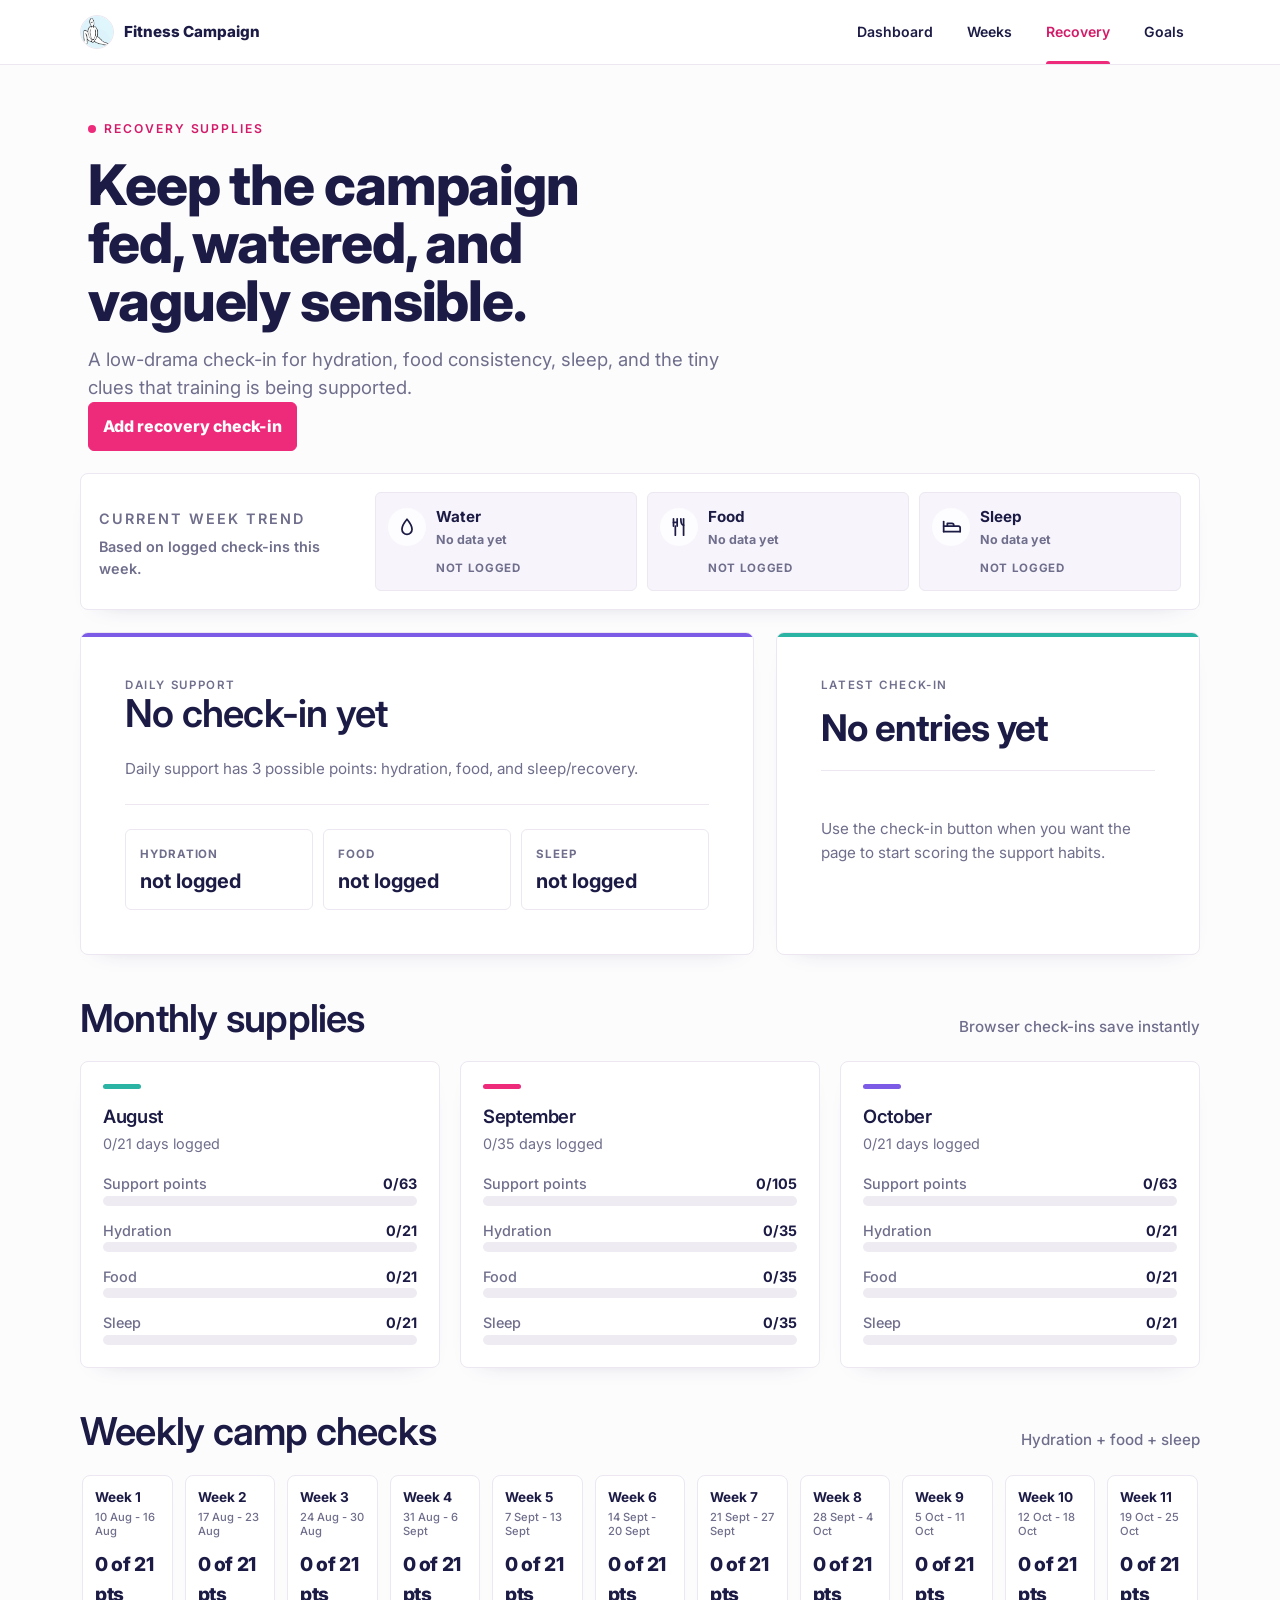
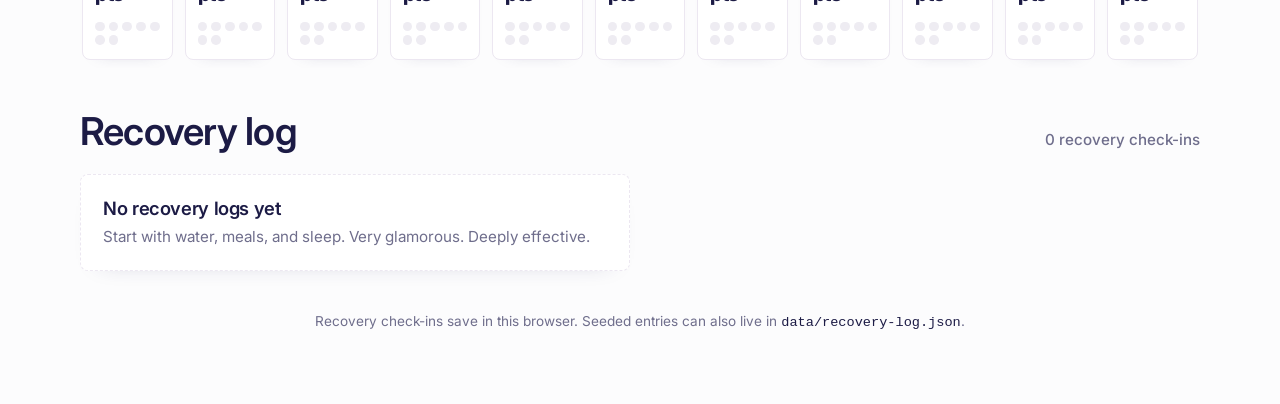
==== recovery.html @ dd939961 "Add recovery supplies trend strip" ====
<!doctype html>
<html lang="en">
  <head>
    <meta charset="utf-8">
    <meta name="viewport" content="width=device-width, initial-scale=1">
    <title>Recovery Log · Charlotte's Movement Block</title>
    <meta
      name="description"
      content="A recovery and consistency dashboard for Charlotte's August to October movement block."
    >
    <link rel="preconnect" href="https://fonts.googleapis.com">
    <link rel="preconnect" href="https://fonts.gstatic.com" crossorigin>
    <link
      href="https://fonts.googleapis.com/css2?family=Inter:wght@400;500;600;700;800&display=swap"
      rel="stylesheet"
    >
    <link rel="stylesheet" href="styles.css">
  </head>
  <body>
    <nav class="page-nav" aria-label="Site sections">
      <div class="nav-inner">
        <a class="brand-link" href="index.html" aria-label="Back to campaign dashboard">
          <span class="brand-mark">
            <img src="assets/quest-buddy.png" alt="">
          </span>
          <span>Fitness Campaign</span>
        </a>
        <div class="nav-links">
          <a href="index.html#dashboard">Dashboard</a>
          <a href="index.html#weeks">Weeks</a>
          <a href="recovery.html" aria-current="page">Recovery</a>
          <a href="index.html#goals">Goals</a>
        </div>
      </div>
    </nav>

    <main class="shell recovery-shell">
      <header class="recovery-masthead">
        <div>
          <p class="eyebrow">Recovery supplies</p>
          <h1>Keep the campaign fed, watered, and vaguely sensible.</h1>
          <p class="intro">
            A low-drama check-in for hydration, food consistency, sleep, and
            the tiny clues that training is being supported.
          </p>
          <button class="primary-action" id="open-recovery-modal" type="button">
            Add recovery check-in
          </button>
        </div>
      </header>

      <section class="supply-trend" aria-labelledby="supply-trend-title">
        <div>
          <p class="panel-label" id="supply-trend-title">Current week trend</p>
          <p id="supply-trend-note">Based on logged check-ins this week.</p>
        </div>
        <div class="supply-trend-grid" id="supply-trend-grid" aria-label="Weekly recovery trend"></div>
      </section>

      <section class="recovery-grid" aria-labelledby="daily-support-title">
        <div class="hero-panel recovery-panel">
          <p class="panel-label" id="daily-support-title">Daily support</p>
          <h2 id="daily-support-title-text">No check-in yet</h2>
          <p class="week-note" id="daily-support-note">
            Daily support is scored out of 3: hydration, food, and sleep/recovery.
          </p>
          <div class="daily-support-grid" id="daily-support-grid" aria-label="Daily recovery anchors">
            <div>
              <span>Hydration</span>
              <strong>not logged</strong>
            </div>
            <div>
              <span>Food</span>
              <strong>not logged</strong>
            </div>
            <div>
              <span>Sleep</span>
              <strong>not logged</strong>
            </div>
          </div>
        </div>

        <aside class="status-panel recovery-context-card" aria-label="Latest recovery context">
          <p class="panel-label">Latest check-in</p>
          <h2 id="latest-recovery-title">No entries yet</h2>
          <div class="context-grid" id="latest-recovery-context"></div>
          <p class="week-note" id="latest-recovery-note">
            Use the check-in button when you want the page to start scoring the
            support habits.
          </p>
        </aside>
      </section>

      <section class="month-section" aria-labelledby="recovery-month-title">
        <div class="section-heading">
          <h2 id="recovery-month-title">Monthly supplies</h2>
          <p id="recovery-updated-label">Loading recovery data...</p>
        </div>
        <div class="month-grid" id="recovery-month-grid"></div>
      </section>

      <section class="week-section" aria-labelledby="recovery-week-title">
        <div class="section-heading">
          <h2 id="recovery-week-title">Weekly camp checks</h2>
          <p>Hydration + food + sleep</p>
        </div>
        <div class="week-grid recovery-week-grid" id="recovery-week-grid"></div>
      </section>

      <section class="activity-section" aria-labelledby="recovery-log-title">
        <div class="section-heading">
          <h2 id="recovery-log-title">Recovery log</h2>
          <p id="recovery-log-summary">Loading check-ins...</p>
        </div>
        <div class="activity-list" id="recovery-log-list"></div>
      </section>

      <footer class="site-footer">
        <p>Recovery check-ins save in this browser. Seeded entries can also live in <code>data/recovery-log.json</code>.</p>
      </footer>
    </main>

    <dialog class="modal" id="recovery-modal" aria-labelledby="recovery-modal-title">
      <form class="modal-panel" id="recovery-form" method="dialog">
        <div class="modal-heading">
          <div>
            <p class="panel-label">Recovery check-in</p>
            <h2 id="recovery-modal-title">How supported was today?</h2>
          </div>
          <button class="icon-button" id="close-recovery-modal" type="button" aria-label="Close check-in">x</button>
        </div>

        <label class="field">
          <span>Date</span>
          <input id="checkin-date" name="date" type="date" min="2026-08-10" max="2026-10-25" required>
        </label>

        <fieldset class="choice-field">
          <legend>Hydration</legend>
          <label><input type="radio" name="hydration" value="low" required><span>Low</span></label>
          <label><input type="radio" name="hydration" value="okay"><span>Okay</span></label>
          <label><input type="radio" name="hydration" value="great"><span>Great</span></label>
        </fieldset>

        <div class="form-grid">
          <label class="field">
            <span>Meals</span>
            <input name="meals" type="number" min="0" max="6" step="1" value="0">
          </label>
          <label class="toggle-field">
            <input name="protein" type="checkbox">
            <span>Protein showed up</span>
          </label>
          <label class="toggle-field">
            <input name="foodConsistent" type="checkbox">
            <span>Food felt consistent</span>
          </label>
        </div>

        <fieldset class="choice-field">
          <legend>Sleep/recovery</legend>
          <label><input type="radio" name="sleep" value="rough" required><span>Rough</span></label>
          <label><input type="radio" name="sleep" value="okay"><span>Okay</span></label>
          <label><input type="radio" name="sleep" value="good"><span>Good</span></label>
          <label><input type="radio" name="sleep" value="great"><span>Great</span></label>
        </fieldset>

        <div class="slider-grid">
          <label class="range-field">
            <span>Energy <strong id="energy-value">3</strong>/5</span>
            <input name="energy" type="range" min="1" max="5" value="3">
          </label>
          <label class="range-field">
            <span>Soreness <strong id="soreness-value">3</strong>/5</span>
            <input name="soreness" type="range" min="1" max="5" value="3">
          </label>
          <label class="range-field">
            <span>Stress <strong id="stress-value">3</strong>/5</span>
            <input name="stress" type="range" min="1" max="5" value="3">
          </label>
        </div>

        <label class="field">
          <span>Optional note</span>
          <textarea name="note" rows="3" placeholder="Anything useful?"></textarea>
        </label>

        <div class="modal-actions">
          <button class="secondary-action" id="delete-recovery-entry" type="button">Delete day</button>
          <button class="primary-action" type="submit">Save check-in</button>
        </div>
      </form>
    </dialog>

    <script src="recovery.js" type="module"></script>
  </body>
</html>
---- styles.css ----
:root {
  color-scheme: light;
  --navy: #2e2d62;
  --navy-ink: #1c1b45;
  --navy-soft: #55547e;
  --pink: #ee2a7b;
  --pink-dark: #d31c69;
  --pink-soft: #fdeaf3;
  --teal: #2bb3a3;
  --teal-soft: #e9f8f6;
  --purple: #7c5ce6;
  --purple-soft: #f1efff;
  --cream: #fcfcfd;
  --panel: #ffffff;
  --line: #ece7f1;
  --muted: #6f6e8c;
  --shadow-soft: 0 10px 24px -22px rgba(46, 45, 98, 0.38);
  --shadow-card: 0 8px 18px -18px rgba(46, 45, 98, 0.4);
  --radius: 8px;
  --radius-sm: 6px;
}

* {
  box-sizing: border-box;
}

html {
  scroll-behavior: smooth;
  scroll-padding-top: 86px;
}

body {
  min-width: 320px;
  margin: 0;
  color: var(--navy-ink);
  font-family: "Inter", ui-sans-serif, system-ui, -apple-system,
    BlinkMacSystemFont, "Segoe UI", sans-serif;
  font-size: 16px;
  line-height: 1.55;
  -webkit-font-smoothing: antialiased;
  background: var(--cream);
}

h1,
h2,
h3 {
  margin: 0;
  letter-spacing: -0.02em;
}

p {
  margin: 0;
}

button,
a {
  font: inherit;
}

button {
  cursor: pointer;
}

.shell {
  width: min(1120px, calc(100% - 48px));
  margin: 0 auto;
  padding: 48px 0 72px;
}

.masthead {
  display: grid;
  grid-template-columns: minmax(0, 1fr) minmax(320px, 0.82fr);
  gap: clamp(28px, 5vw, 60px);
  align-items: center;
  margin-bottom: 22px;
  padding: 8px 8px 0;
}

.masthead > div {
  min-width: 0;
}

.eyebrow {
  display: inline-flex;
  align-items: center;
  gap: 8px;
  color: var(--pink-dark);
  font-size: 0.76rem;
  font-weight: 600;
  letter-spacing: 0.16em;
  text-transform: uppercase;
}

.eyebrow::before {
  content: "";
  width: 8px;
  height: 8px;
  border-radius: 50%;
  background: var(--pink);
}

h1 {
  max-width: 20ch;
  margin: 16px 0 14px;
  font-size: clamp(2.2rem, 5.4vw, 3.5rem);
  font-weight: 800;
  line-height: 1.04;
  text-wrap: balance;
}

.intro {
  max-width: 54ch;
  color: var(--muted);
  font-size: clamp(1.02rem, 2vw, 1.16rem);
  line-height: 1.55;
}

.quest-meta {
  display: flex;
  flex-wrap: wrap;
  gap: 8px;
  margin-top: 18px;
}

.quest-meta span {
  padding: 7px 10px;
  border: 1px solid var(--line);
  border-radius: var(--radius-sm);
  color: var(--navy-ink);
  background: var(--purple-soft);
  font-size: 0.82rem;
  font-weight: 700;
}

.primary-action,
.secondary-action,
.icon-button {
  border: 1px solid var(--line);
  border-radius: var(--radius-sm);
  font-weight: 800;
}

.primary-action {
  padding: 11px 14px;
  color: #fff;
  border-color: var(--pink);
  background: var(--pink);
}

.intro-copy .primary-action {
  margin-top: 20px;
}

.secondary-action {
  padding: 11px 14px;
  color: var(--navy-ink);
  background: var(--panel);
}

.icon-button {
  display: grid;
  place-items: center;
  width: 36px;
  height: 36px;
  padding: 0;
  color: var(--muted);
  background: var(--panel);
}

.hero-art {
  min-width: 0;
  margin: 0;
  align-self: center;
  overflow: hidden;
  max-height: 280px;
  border: 1px solid var(--line);
  border-radius: var(--radius);
  background: var(--panel);
  box-shadow: var(--shadow-soft);
}

.hero-art img {
  display: block;
  width: 106%;
  height: 280px;
  object-fit: cover;
  object-position: 42% 32%;
}

.page-nav {
  position: sticky;
  top: 0;
  z-index: 30;
  width: 100%;
  border-bottom: 1px solid var(--line);
  background: var(--panel);
  box-shadow: none;
}

.nav-inner {
  display: flex;
  align-items: center;
  justify-content: space-between;
  width: min(1120px, calc(100% - 48px));
  min-height: 64px;
  margin: 0 auto;
}

.brand-link,
.nav-links {
  display: flex;
  align-items: center;
}

.brand-link {
  gap: 10px;
  color: var(--navy-ink);
  font-size: 0.95rem;
  font-weight: 800;
  text-decoration: none;
}

.brand-mark {
  display: grid;
  place-items: center;
  width: 34px;
  height: 34px;
  overflow: hidden;
  border: 1px solid var(--line);
  border-radius: 50%;
  background: #dff5fb;
  box-shadow: none;
}

.brand-mark img {
  display: block;
  width: 100%;
  height: 100%;
  object-fit: cover;
}

.nav-links {
  gap: 2px;
}

.nav-links a {
  position: relative;
  display: flex;
  align-items: center;
  min-height: 64px;
  padding: 0 16px;
  color: var(--navy-ink);
  font-size: 0.88rem;
  font-weight: 600;
  text-decoration: none;
  transition: color 150ms ease;
}

.nav-links a:hover {
  color: var(--pink-dark);
}

.nav-links a[aria-current="page"] {
  color: var(--pink-dark);
}

.nav-links a::after {
  content: "";
  position: absolute;
  right: 16px;
  bottom: 0;
  left: 16px;
  height: 3px;
  border-radius: 999px 999px 0 0;
  background: var(--pink);
  opacity: 0;
  transform: scaleX(0.65);
  transition: opacity 150ms ease, transform 150ms ease;
}

.nav-links a:hover::after {
  opacity: 1;
  transform: scaleX(1);
}

.nav-links a[aria-current="page"]::after {
  opacity: 1;
  transform: scaleX(1);
}

.target-strip {
  position: relative;
  display: grid;
  grid-template-columns: minmax(0, 1fr) auto;
  gap: 22px;
  align-items: center;
  margin-bottom: 18px;
  padding: 20px 28px;
  overflow: hidden;
  border-radius: var(--radius);
  color: #fff;
  border: 1px solid var(--navy);
  background:
    radial-gradient(circle at 88% 18%, rgba(43, 179, 163, 0.22), transparent 22%),
    linear-gradient(135deg, var(--navy) 0%, var(--navy-ink) 100%);
  box-shadow: var(--shadow-soft);
}

.target-strip .panel-label {
  color: rgba(255, 255, 255, 0.68);
}

.target-strip h2 {
  max-width: 26ch;
  margin-top: 6px;
  color: #fff;
  font-size: clamp(1.55rem, 3vw, 2.35rem);
  font-weight: 800;
  line-height: 1.02;
}

.target-note {
  max-width: 38ch;
  margin-top: 8px;
  color: rgba(255, 255, 255, 0.72);
  font-size: 0.9rem;
  font-weight: 600;
}

.target-copy,
.target-stats {
  position: relative;
  z-index: 1;
}

.target-stats {
  display: grid;
  grid-template-columns: repeat(3, minmax(96px, 1fr));
  gap: 8px;
}

.target-stats div {
  min-width: 0;
  padding: 11px 14px;
  border: 1px solid rgba(255, 255, 255, 0.18);
  border-radius: var(--radius-sm);
  background: rgba(255, 255, 255, 0.1);
  text-align: center;
}

.target-stats div:nth-child(2) {
  background: rgba(43, 179, 163, 0.22);
}

.target-stats div:nth-child(3) {
  background: rgba(124, 92, 230, 0.22);
}

.target-stats strong {
  display: block;
  color: #fff;
  font-size: clamp(1.45rem, 3vw, 2rem);
  font-weight: 800;
  line-height: 1;
  letter-spacing: -0.03em;
}

.target-stats span {
  display: block;
  margin-top: 5px;
  color: rgba(255, 255, 255, 0.68);
  font-size: 0.68rem;
  font-weight: 700;
  letter-spacing: 0.08em;
  text-transform: uppercase;
}

.hero-grid {
  display: grid;
  grid-template-columns: minmax(0, 1.6fr) minmax(300px, 0.8fr);
  gap: 22px;
}

.hero-panel,
.status-panel,
.month-card,
.week-card,
.goals-grid article,
.activity-card {
  border: 1px solid var(--line);
  border-radius: var(--radius);
  background: var(--panel);
  box-shadow: var(--shadow-soft);
}

.hero-panel,
.status-panel {
  position: relative;
  overflow: hidden;
  padding: clamp(28px, 4vw, 44px);
}

.hero-panel {
  background: var(--panel);
}

.hero-panel::before,
.status-panel::before {
  content: "";
  position: absolute;
  top: 0;
  right: 0;
  left: 0;
  height: 4px;
  background: var(--pink);
}

.panel-label {
  color: var(--muted);
  font-size: 0.72rem;
  font-weight: 600;
  letter-spacing: 0.14em;
  text-transform: uppercase;
}

.rings {
  display: grid;
  grid-template-columns: repeat(auto-fit, minmax(128px, 1fr));
  gap: 0;
  width: 100%;
  margin-top: 28px;
  padding-top: 24px;
  border-top: 1px solid var(--line);
}

.ring-card {
  display: grid;
  gap: 14px;
  justify-items: center;
  min-width: 0;
  padding: 0 12px;
  text-align: center;
}

.ring-card:first-child .ring {
  box-shadow: none;
}

.ring-card + .ring-card {
  border-left: 1px solid var(--line);
}

.ring-card p {
  color: var(--muted);
  font-size: 0.74rem;
  font-weight: 600;
  letter-spacing: 0.06em;
  text-transform: uppercase;
}

.ring {
  --progress: 0deg;
  --ring-color: var(--pink);
  display: grid;
  place-items: center;
  width: min(100%, 174px);
  aspect-ratio: 1;
  border-radius: 50%;
  background: conic-gradient(var(--ring-color) var(--progress), #eeecf2 0deg);
  transition: background 900ms cubic-bezier(0.22, 1, 0.36, 1);
}

.ring span {
  display: grid;
  place-items: center;
  width: calc(100% - 16px);
  height: calc(100% - 16px);
  border-radius: 50%;
  background: var(--panel);
}

.ring strong {
  font-size: clamp(2rem, 5vw, 3.3rem);
  font-weight: 700;
  line-height: 1;
  letter-spacing: -0.03em;
}

.ring small {
  color: var(--muted);
  font-size: 1rem;
  font-weight: 500;
  letter-spacing: -0.02em;
}

.ring-gym {
  --ring-color: var(--teal);
}

.ring-run {
  --ring-color: var(--pink);
}

.ring-ride {
  --ring-color: var(--purple);
}

.bonus-ring-card .ring small {
  font-size: 0.86rem;
}

.status-panel h2 {
  margin-top: 14px;
  font-size: clamp(1.65rem, 4vw, 2.3rem);
  font-weight: 700;
  line-height: 1.08;
}

.status-panel {
  background: var(--panel);
}

.status-panel::before {
  background: var(--teal);
}

.mini-goals {
  display: grid;
  grid-template-columns: repeat(auto-fit, minmax(74px, 1fr));
  gap: 0;
  margin-top: 26px;
  padding-top: 24px;
  border-top: 1px solid var(--line);
}

.mini-goals div {
  min-width: 0;
  padding: 0 10px;
  text-align: center;
}

.mini-goals .bonus-goal {
  color: #4c3c9d;
}

.mini-goals div + div {
  border-left: 1px solid var(--line);
}

.mini-goals span {
  display: block;
  font-size: clamp(1.45rem, 4vw, 2rem);
  font-weight: 700;
  line-height: 1;
  letter-spacing: -0.02em;
}

.mini-goals small {
  display: block;
  margin-top: 8px;
  color: var(--muted);
  font-size: 0.72rem;
  font-weight: 500;
  letter-spacing: 0.06em;
  text-transform: uppercase;
}

.week-note {
  margin-top: 24px;
  color: var(--muted);
  font-size: 0.95rem;
}

.section-heading {
  display: flex;
  gap: 18px;
  align-items: baseline;
  justify-content: space-between;
  margin: 44px 0 22px;
}

.section-heading-left {
  justify-content: flex-start;
}

h2 {
  font-size: clamp(1.7rem, 4vw, 2.4rem);
  font-weight: 600;
  line-height: 1;
}

.section-heading p {
  color: var(--muted);
  font-size: 0.95rem;
  font-weight: 500;
  text-align: right;
}

.month-grid {
  display: grid;
  grid-template-columns: repeat(3, minmax(0, 1fr));
  gap: 20px;
}

.month-card,
.goals-grid article,
.activity-card {
  padding: 22px;
}

.month-card {
  position: relative;
  overflow: hidden;
}

.month-card::before,
.goals-grid article::before {
  content: "";
  display: block;
  width: 38px;
  height: 5px;
  margin-bottom: 16px;
  border-radius: 999px;
  background: var(--pink);
}

.month-card:nth-child(2)::before,
.goals-grid article:nth-child(2)::before {
  background: var(--teal);
}

.month-card:nth-child(3)::before,
.goals-grid article:nth-child(3)::before {
  background: var(--navy-soft);
}

.month-card h3,
.goals-grid h3,
.activity-card h3 {
  margin-bottom: 6px;
  font-size: 1.15rem;
  font-weight: 600;
  line-height: 1.2;
}

.bar-group {
  display: grid;
  gap: 14px;
  margin-top: 18px;
}

.bar-label {
  display: flex;
  justify-content: space-between;
  gap: 16px;
  color: var(--muted);
  font-size: 0.9rem;
  font-weight: 500;
}

.bar-label span:last-child {
  color: var(--navy-ink);
  font-weight: 700;
}

.bar-track {
  height: 10px;
  overflow: hidden;
  border-radius: 999px;
  background: #eeecf2;
}

.bar-track.bonus {
  height: 7px;
  background: var(--purple-soft);
}

.bar-fill {
  width: 0%;
  height: 100%;
  border-radius: inherit;
  background: var(--pink);
}

.bar-fill.gym {
  background: var(--teal);
}

.bar-fill.run {
  background: var(--pink);
}

.bar-fill.ride {
  background: var(--purple);
}

.bar-fill.support {
  background: var(--navy-ink);
}

.bar-fill.hydration {
  background: var(--teal);
}

.bar-fill.food {
  background: var(--pink);
}

.bar-fill.sleep {
  background: var(--purple);
}

.week-grid {
  display: grid;
  grid-template-columns: repeat(11, minmax(88px, 1fr));
  gap: 12px;
  overflow-x: auto;
  padding: 2px 2px 8px;
}

.week-card {
  min-width: 88px;
  padding: 14px 12px;
  box-shadow: var(--shadow-card);
}

.week-card.is-complete {
  border-color: rgba(238, 42, 123, 0.35);
  background: var(--pink-soft);
}

.week-card.is-current {
  box-shadow: 0 0 0 2px var(--pink), var(--shadow-card);
}

.week-card strong {
  display: block;
  font-size: 0.85rem;
  font-weight: 700;
  line-height: 1.1;
}

.week-card small {
  display: block;
  margin-top: 5px;
  color: var(--muted);
  font-size: 0.7rem;
  font-weight: 500;
  line-height: 1.25;
}

.week-dots {
  display: grid;
  grid-template-columns: repeat(5, 1fr);
  gap: 4px;
  margin-top: 12px;
}

.week-dots.has-rides {
  grid-template-columns: repeat(auto-fit, minmax(8px, 1fr));
}

.dot {
  aspect-ratio: 1;
  border-radius: 50%;
  background: #eeecf2;
}

.dot.done.gym {
  background: var(--teal);
}

.dot.done.run {
  background: var(--pink);
}

.dot.done.ride {
  background: var(--purple);
}

.dot.done.recovery {
  background: var(--teal);
}

.goals-grid {
  display: grid;
  grid-template-columns: repeat(2, minmax(0, 1fr));
  gap: 20px;
}

.goals-grid p,
.activity-card p {
  color: var(--muted);
  font-size: 0.95rem;
}

.activity-list {
  display: grid;
  grid-template-columns: repeat(2, minmax(0, 1fr));
  gap: 20px;
}

.activity-card {
  color: inherit;
  text-decoration: none;
  transition: transform 180ms ease, box-shadow 180ms ease;
}

.activity-card:first-child:last-child {
  border-style: dashed;
  background: var(--panel);
}

.activity-card:hover {
  transform: translateY(-1px);
  box-shadow: var(--shadow-soft);
}

.activity-meta {
  display: flex;
  gap: 8px;
  align-items: center;
  justify-content: space-between;
  margin-top: 16px;
  padding-top: 14px;
  border-top: 1px solid var(--line);
}

.pill {
  display: inline-flex;
  align-items: center;
  padding: 6px 12px;
  border-radius: 999px;
  color: var(--pink-dark);
  background: var(--pink-soft);
  font-size: 0.76rem;
  font-weight: 600;
  text-transform: uppercase;
}

.pill.gym {
  color: #176c63;
  background: var(--teal-soft);
}

.pill.ride {
  color: #4c3c9d;
  background: var(--purple-soft);
}

.pill.hydration {
  color: #176c63;
  background: var(--teal-soft);
}

.pill.food {
  color: var(--pink-dark);
  background: var(--pink-soft);
}

.pill.sleep {
  color: #4c3c9d;
  background: var(--purple-soft);
}

.recovery-shell {
  padding-top: 42px;
}

.recovery-masthead {
  margin-bottom: 22px;
  padding: 8px 8px 0;
}

.recovery-masthead h1 {
  max-width: 18ch;
}

.supply-trend {
  display: grid;
  grid-template-columns: minmax(180px, 0.32fr) minmax(0, 1fr);
  gap: 18px;
  align-items: center;
  margin-bottom: 22px;
  padding: 18px;
  border: 1px solid var(--line);
  border-radius: var(--radius);
  background: var(--panel);
  box-shadow: var(--shadow-soft);
}

.supply-trend p {
  margin-top: 6px;
  color: var(--muted);
  font-size: 0.9rem;
  font-weight: 600;
}

.supply-trend-grid {
  display: grid;
  grid-template-columns: repeat(3, minmax(0, 1fr));
  gap: 10px;
}

.supply-trend-item {
  display: grid;
  grid-template-columns: auto minmax(0, 1fr);
  gap: 10px;
  align-items: center;
  min-width: 0;
  padding: 12px;
  border: 1px solid var(--line);
  border-radius: var(--radius-sm);
  background: var(--purple-soft);
}

.supply-trend-item.is-good {
  border-color: rgba(46, 184, 170, 0.32);
  background: var(--teal-soft);
}

.supply-trend-item.is-ok {
  border-color: rgba(132, 91, 238, 0.28);
  background: var(--purple-soft);
}

.supply-trend-item.is-low {
  border-color: rgba(238, 42, 123, 0.3);
  background: var(--pink-soft);
}

.supply-trend-item.is-empty {
  background: #f7f5fb;
}

.supply-icon {
  display: grid;
  place-items: center;
  width: 38px;
  height: 38px;
  border-radius: 50%;
  color: var(--navy-ink);
  background: rgba(255, 255, 255, 0.72);
}

.supply-icon svg {
  width: 22px;
  height: 22px;
  fill: none;
  stroke: currentColor;
  stroke-width: 1.9;
  stroke-linecap: round;
  stroke-linejoin: round;
}

.supply-copy {
  min-width: 0;
}

.supply-copy strong,
.supply-copy small,
.supply-count {
  display: block;
}

.supply-copy strong {
  color: var(--navy-ink);
  font-size: 0.95rem;
}

.supply-copy small,
.supply-count {
  color: var(--muted);
  font-weight: 700;
}

.supply-copy small {
  margin-top: 2px;
  font-size: 0.78rem;
}

.supply-count {
  grid-column: 2;
  font-size: 0.72rem;
  letter-spacing: 0.06em;
  text-transform: uppercase;
}

.recovery-context-card,
.recovery-card {
  border: 1px solid var(--line);
  border-radius: var(--radius);
  background: var(--panel);
  box-shadow: var(--shadow-soft);
}

.recovery-grid {
  display: grid;
  grid-template-columns: minmax(0, 1.35fr) minmax(320px, 0.85fr);
  gap: 22px;
}

.recovery-panel::before {
  background: var(--purple);
}

.context-grid {
  display: grid;
  grid-template-columns: repeat(2, minmax(0, 1fr));
  gap: 10px;
  margin-top: 22px;
  padding-top: 22px;
  border-top: 1px solid var(--line);
}

.context-grid div {
  min-width: 0;
  padding: 12px;
  border-radius: var(--radius-sm);
  background: var(--purple-soft);
}

.context-grid span,
.context-grid strong {
  display: block;
}

.context-grid span {
  color: var(--muted);
  font-size: 0.72rem;
  font-weight: 700;
  letter-spacing: 0.08em;
  text-transform: uppercase;
}

.context-grid strong {
  margin-top: 4px;
  font-size: 0.95rem;
}

.daily-support-grid {
  display: grid;
  grid-template-columns: repeat(3, minmax(0, 1fr));
  gap: 10px;
  margin-top: 24px;
  padding-top: 24px;
  border-top: 1px solid var(--line);
}

.daily-support-grid div {
  min-width: 0;
  padding: 16px 14px;
  border: 1px solid var(--line);
  border-radius: var(--radius-sm);
  background: var(--panel);
}

.daily-support-grid div:nth-child(1).is-done {
  background: var(--teal-soft);
}

.daily-support-grid div:nth-child(2).is-done {
  background: var(--pink-soft);
}

.daily-support-grid div:nth-child(3).is-done {
  background: var(--purple-soft);
}

.daily-support-grid span,
.daily-support-grid strong {
  display: block;
}

.daily-support-grid span {
  color: var(--muted);
  font-size: 0.72rem;
  font-weight: 700;
  letter-spacing: 0.08em;
  text-transform: uppercase;
}

.daily-support-grid strong {
  margin-top: 6px;
  font-size: clamp(1rem, 2vw, 1.25rem);
  line-height: 1.15;
}

.recovery-card p {
  color: var(--muted);
  font-size: 0.9rem;
}

.recovery-card:nth-child(1)::before {
  background: var(--teal);
}

.recovery-card:nth-child(2)::before {
  background: var(--pink);
}

.recovery-card:nth-child(3)::before {
  background: var(--purple);
}

.recovery-week-score {
  margin-top: 12px;
  color: var(--navy-ink);
  font-size: 1.2rem;
  font-weight: 800;
  letter-spacing: -0.02em;
}

.recovery-log-card .activity-meta {
  justify-content: flex-start;
  flex-wrap: wrap;
}

.modal {
  width: min(720px, calc(100% - 32px));
  max-height: min(760px, calc(100vh - 48px));
  padding: 0;
  border: 0;
  border-radius: var(--radius);
  background: transparent;
}

.modal::backdrop {
  background: rgba(28, 27, 69, 0.32);
}

.modal-panel {
  display: grid;
  gap: 18px;
  padding: clamp(22px, 4vw, 32px);
  border: 1px solid var(--line);
  border-radius: var(--radius);
  background: var(--panel);
  box-shadow: 0 24px 80px -40px rgba(28, 27, 69, 0.5);
}

.modal-heading {
  display: flex;
  gap: 16px;
  align-items: flex-start;
  justify-content: space-between;
}

.modal-heading h2 {
  margin-top: 6px;
  font-size: clamp(1.4rem, 4vw, 2rem);
}

.field,
.range-field,
.toggle-field {
  display: grid;
  gap: 8px;
}

.field span,
.range-field span,
.choice-field legend,
.toggle-field span {
  color: var(--muted);
  font-size: 0.8rem;
  font-weight: 800;
  letter-spacing: 0.06em;
  text-transform: uppercase;
}

.field input,
.field textarea {
  width: 100%;
  border: 1px solid var(--line);
  border-radius: var(--radius-sm);
  padding: 11px 12px;
  color: var(--navy-ink);
  background: var(--panel);
}

.field textarea {
  resize: vertical;
}

.form-grid,
.slider-grid {
  display: grid;
  grid-template-columns: repeat(3, minmax(0, 1fr));
  gap: 12px;
}

.choice-field {
  display: flex;
  flex-wrap: wrap;
  gap: 8px;
  min-width: 0;
  margin: 0;
  padding: 0;
  border: 0;
}

.choice-field legend {
  width: 100%;
  margin-bottom: 2px;
}

.choice-field label,
.toggle-field {
  position: relative;
  min-width: 0;
}

.choice-field input,
.toggle-field input {
  position: absolute;
  opacity: 0;
}

.choice-field span,
.toggle-field span {
  display: block;
  padding: 10px 12px;
  border: 1px solid var(--line);
  border-radius: var(--radius-sm);
  background: var(--panel);
}

.choice-field input:checked + span,
.toggle-field input:checked + span {
  color: var(--pink-dark);
  border-color: rgba(238, 42, 123, 0.32);
  background: var(--pink-soft);
}

.range-field input {
  accent-color: var(--pink);
}

.modal-actions {
  display: flex;
  gap: 10px;
  align-items: center;
  justify-content: space-between;
  padding-top: 8px;
}

.site-footer {
  margin-top: 40px;
  color: var(--muted);
  font-size: 0.85rem;
  text-align: center;
}

.site-footer code {
  color: var(--navy-ink);
  font-size: 0.85rem;
}

@media (max-width: 820px) {
  .masthead,
  .recovery-masthead,
  .supply-trend,
  .target-strip,
  .section-heading {
    flex-direction: column;
    align-items: flex-start;
  }

  .masthead,
  .recovery-masthead {
    grid-template-columns: 1fr;
  }

  .supply-trend,
  .supply-trend-grid {
    grid-template-columns: 1fr;
  }

  .target-strip {
    display: flex;
  }

  .target-stats {
    width: 100%;
  }

  .page-nav {
    overflow-x: auto;
  }

  .nav-inner {
    width: calc(100% - 24px);
    min-width: 620px;
  }

  .hero-grid,
  .recovery-grid,
  .month-grid,
  .goals-grid,
  .activity-list {
    grid-template-columns: 1fr;
  }

  .section-heading p {
    text-align: left;
  }

  .hero-art {
    width: min(100%, 420px);
  }

  .daily-support-grid,
  .context-grid,
  .form-grid,
  .slider-grid {
    grid-template-columns: 1fr;
  }

  .modal-actions {
    flex-direction: column-reverse;
    align-items: stretch;
  }
}

@media (max-width: 560px) {
  .shell {
    width: calc(100% - 24px);
    padding-top: 20px;
  }

  .rings {
    grid-template-columns: 1fr;
    gap: 20px;
    border-top: 0;
    padding-top: 0;
  }

  .target-stats {
    grid-template-columns: 1fr;
  }

  .ring-card {
    padding: 20px 0 0;
    border-top: 1px solid var(--line);
  }

  .ring-card + .ring-card {
    border-left: 0;
  }

  .mini-goals div {
    padding: 0 6px;
  }
}
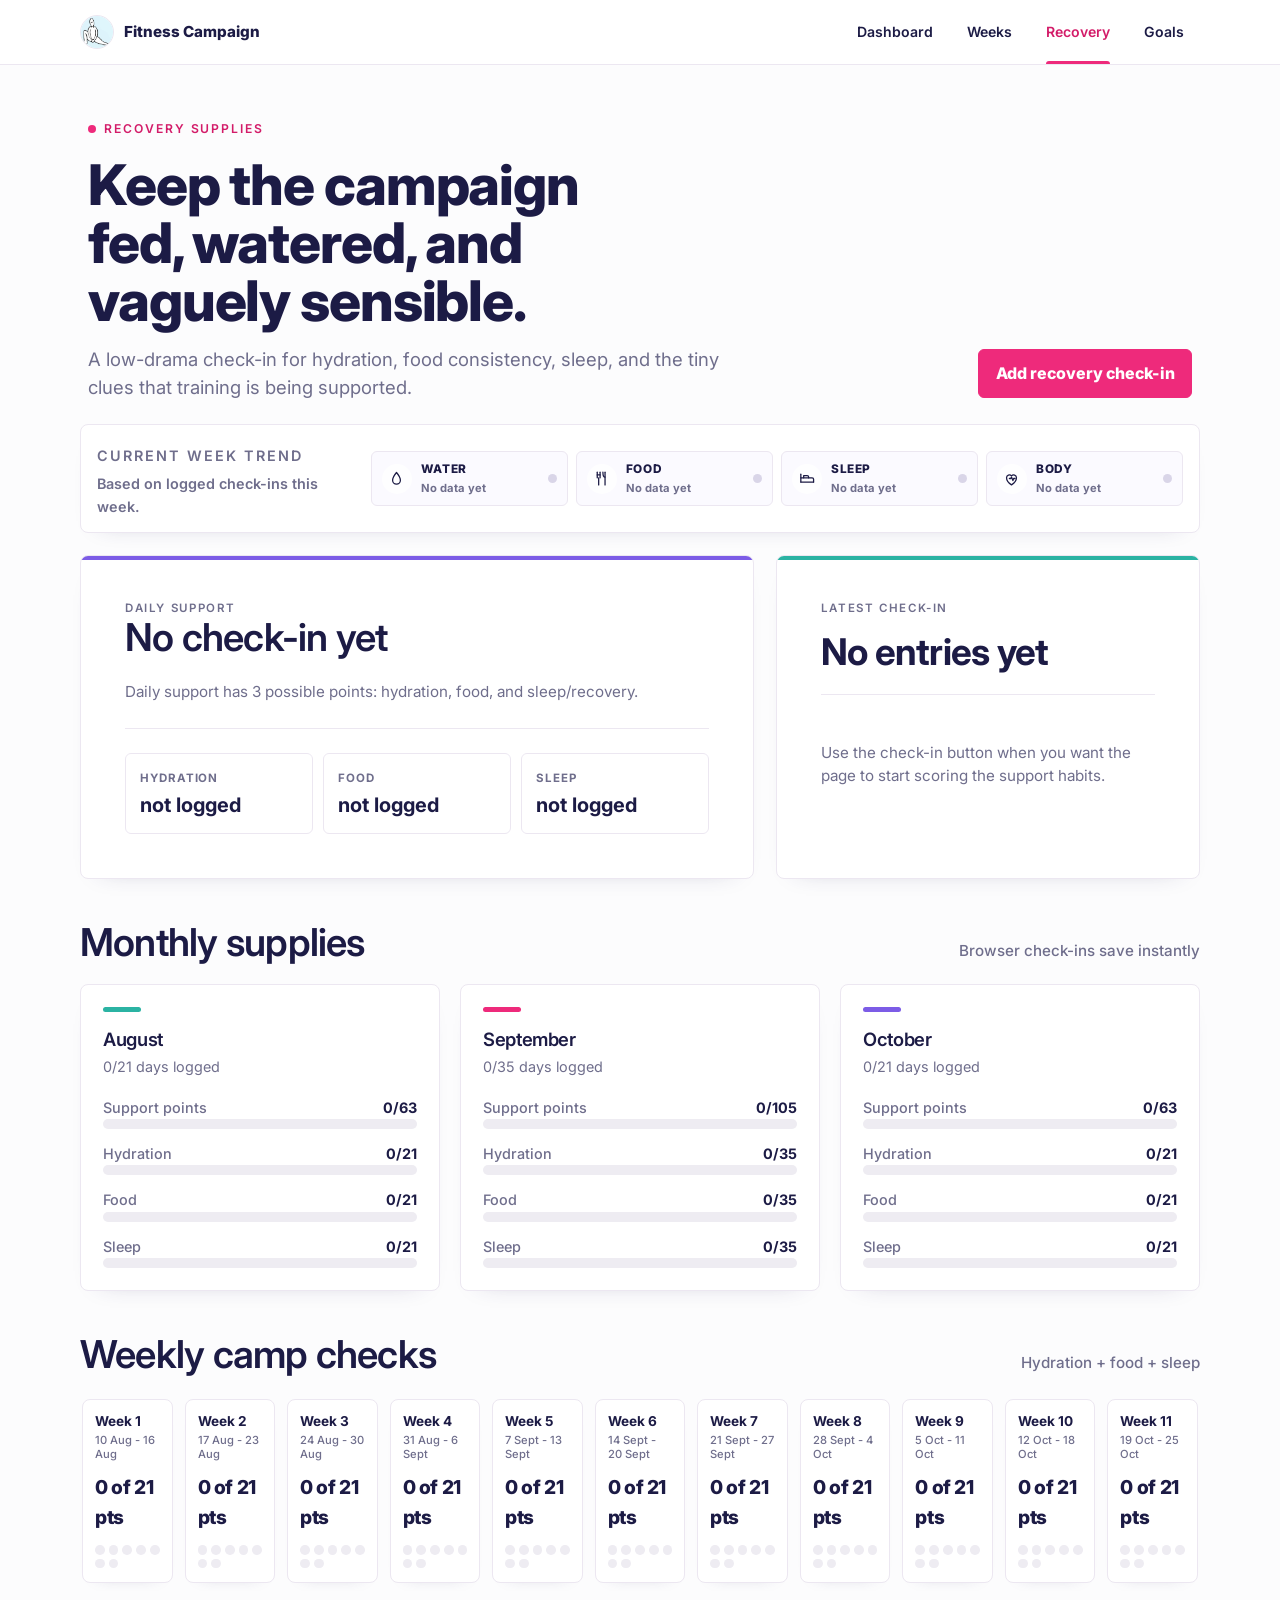
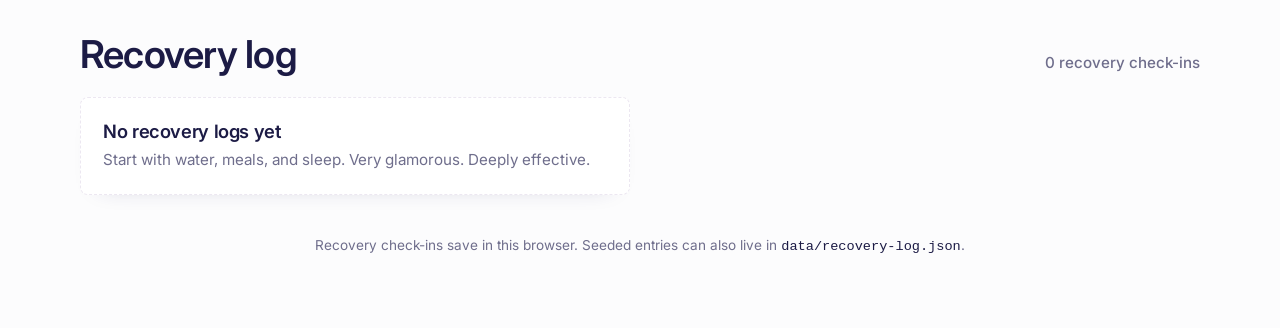
==== commit bcdb6b9c: "Move recovery check-in action to masthead" ====
--- a/recovery.html
+++ b/recovery.html
@@ -43,6 +43,8 @@
             A low-drama check-in for hydration, food consistency, sleep, and
             the tiny clues that training is being supported.
           </p>
+        </div>
+        <div class="recovery-masthead-action">
           <button class="primary-action" id="open-recovery-modal" type="button">
             Add recovery check-in
           </button>
--- a/styles.css
+++ b/styles.css
@@ -868,6 +868,10 @@
 }
 
 .recovery-masthead {
+  display: grid;
+  grid-template-columns: minmax(0, 1fr) auto;
+  gap: 28px;
+  align-items: end;
   margin-bottom: 22px;
   padding: 8px 8px 0;
 }
@@ -876,13 +880,23 @@
   max-width: 18ch;
 }
 
+.recovery-masthead-action {
+  display: flex;
+  justify-content: flex-end;
+  padding-bottom: 4px;
+}
+
+.recovery-masthead-action .primary-action {
+  min-width: 214px;
+}
+
 .supply-trend {
   display: grid;
   grid-template-columns: minmax(180px, 0.32fr) minmax(0, 1fr);
-  gap: 18px;
+  gap: 14px;
   align-items: center;
   margin-bottom: 22px;
-  padding: 18px;
+  padding: 14px 16px;
   border: 1px solid var(--line);
   border-radius: var(--radius);
   background: var(--panel);
@@ -898,57 +912,72 @@
 
 .supply-trend-grid {
   display: grid;
-  grid-template-columns: repeat(3, minmax(0, 1fr));
-  gap: 10px;
+  grid-template-columns: repeat(4, minmax(0, 1fr));
+  gap: 8px;
 }
 
 .supply-trend-item {
   display: grid;
-  grid-template-columns: auto minmax(0, 1fr);
-  gap: 10px;
+  grid-template-columns: auto minmax(0, 1fr) auto;
+  gap: 9px;
   align-items: center;
   min-width: 0;
-  padding: 12px;
+  padding: 8px 10px;
   border: 1px solid var(--line);
   border-radius: var(--radius-sm);
-  background: var(--purple-soft);
+  background: #fbfaff;
+  text-align: left;
 }
 
 .supply-trend-item.is-good {
-  border-color: rgba(46, 184, 170, 0.32);
-  background: var(--teal-soft);
+  color: #176c63;
 }
 
 .supply-trend-item.is-ok {
-  border-color: rgba(132, 91, 238, 0.28);
-  background: var(--purple-soft);
+  color: #4c3c9d;
+}
+
+.supply-trend-item.is-early {
+  color: #4c3c9d;
 }
 
 .supply-trend-item.is-low {
-  border-color: rgba(238, 42, 123, 0.3);
-  background: var(--pink-soft);
+  color: var(--pink-dark);
 }
 
 .supply-trend-item.is-empty {
-  background: #f7f5fb;
+  color: var(--muted);
 }
 
 .supply-icon {
   display: grid;
   place-items: center;
-  width: 38px;
-  height: 38px;
+  width: 30px;
+  height: 30px;
   border-radius: 50%;
   color: var(--navy-ink);
-  background: rgba(255, 255, 255, 0.72);
+  background: rgba(255, 255, 255, 0.78);
+}
+
+.supply-trend-item.is-good .supply-icon {
+  color: #176c63;
+}
+
+.supply-trend-item.is-ok .supply-icon,
+.supply-trend-item.is-early .supply-icon {
+  color: #4c3c9d;
+}
+
+.supply-trend-item.is-low .supply-icon {
+  color: var(--pink-dark);
 }
 
 .supply-icon svg {
-  width: 22px;
-  height: 22px;
+  width: 17px;
+  height: 17px;
   fill: none;
   stroke: currentColor;
-  stroke-width: 1.9;
+  stroke-width: 1.8;
   stroke-linecap: round;
   stroke-linejoin: round;
 }
@@ -958,32 +987,44 @@
 }
 
 .supply-copy strong,
-.supply-copy small,
-.supply-count {
+.supply-copy small {
   display: block;
 }
 
 .supply-copy strong {
   color: var(--navy-ink);
-  font-size: 0.95rem;
-}
-
-.supply-copy small,
-.supply-count {
-  color: var(--muted);
+  font-size: 0.74rem;
+  font-weight: 800;
+  letter-spacing: 0.05em;
+  text-transform: uppercase;
+}
+
+.supply-copy small {
+  margin-top: 1px;
+  color: var(--muted);
+  font-size: 0.7rem;
   font-weight: 700;
-}
-
-.supply-copy small {
-  margin-top: 2px;
-  font-size: 0.78rem;
-}
-
-.supply-count {
-  grid-column: 2;
-  font-size: 0.72rem;
-  letter-spacing: 0.06em;
-  text-transform: uppercase;
+  white-space: nowrap;
+}
+
+.supply-status {
+  width: 9px;
+  height: 9px;
+  border-radius: 50%;
+  background: #d9d5e8;
+}
+
+.supply-trend-item.is-good .supply-status {
+  background: var(--teal);
+}
+
+.supply-trend-item.is-ok .supply-status,
+.supply-trend-item.is-early .supply-status {
+  background: var(--purple);
+}
+
+.supply-trend-item.is-low .supply-status {
+  background: var(--pink);
 }
 
 .recovery-context-card,
@@ -1018,6 +1059,30 @@
   padding: 12px;
   border-radius: var(--radius-sm);
   background: var(--purple-soft);
+}
+
+.context-grid .signal {
+  grid-column: 1 / -1;
+  border: 1px solid rgba(132, 91, 238, 0.2);
+}
+
+.context-grid .signal.is-good {
+  border-color: rgba(46, 184, 170, 0.32);
+  background: var(--teal-soft);
+}
+
+.context-grid .signal.is-ok {
+  border-color: rgba(132, 91, 238, 0.28);
+  background: var(--purple-soft);
+}
+
+.context-grid .signal.is-low {
+  border-color: rgba(238, 42, 123, 0.3);
+  background: var(--pink-soft);
+}
+
+.context-grid .signal.is-empty {
+  background: #f7f5fb;
 }
 
 .context-grid span,
@@ -1273,8 +1338,17 @@
   }
 
   .supply-trend,
+  .recovery-masthead {
+    grid-template-columns: 1fr;
+  }
+
+  .recovery-masthead-action {
+    justify-content: flex-start;
+    padding-bottom: 0;
+  }
+
   .supply-trend-grid {
-    grid-template-columns: 1fr;
+    grid-template-columns: repeat(2, minmax(0, 1fr));
   }
 
   .target-strip {
@@ -1352,4 +1426,8 @@
   .mini-goals div {
     padding: 0 6px;
   }
-}
+
+  .supply-trend-grid {
+    grid-template-columns: repeat(2, minmax(0, 1fr));
+  }
+}
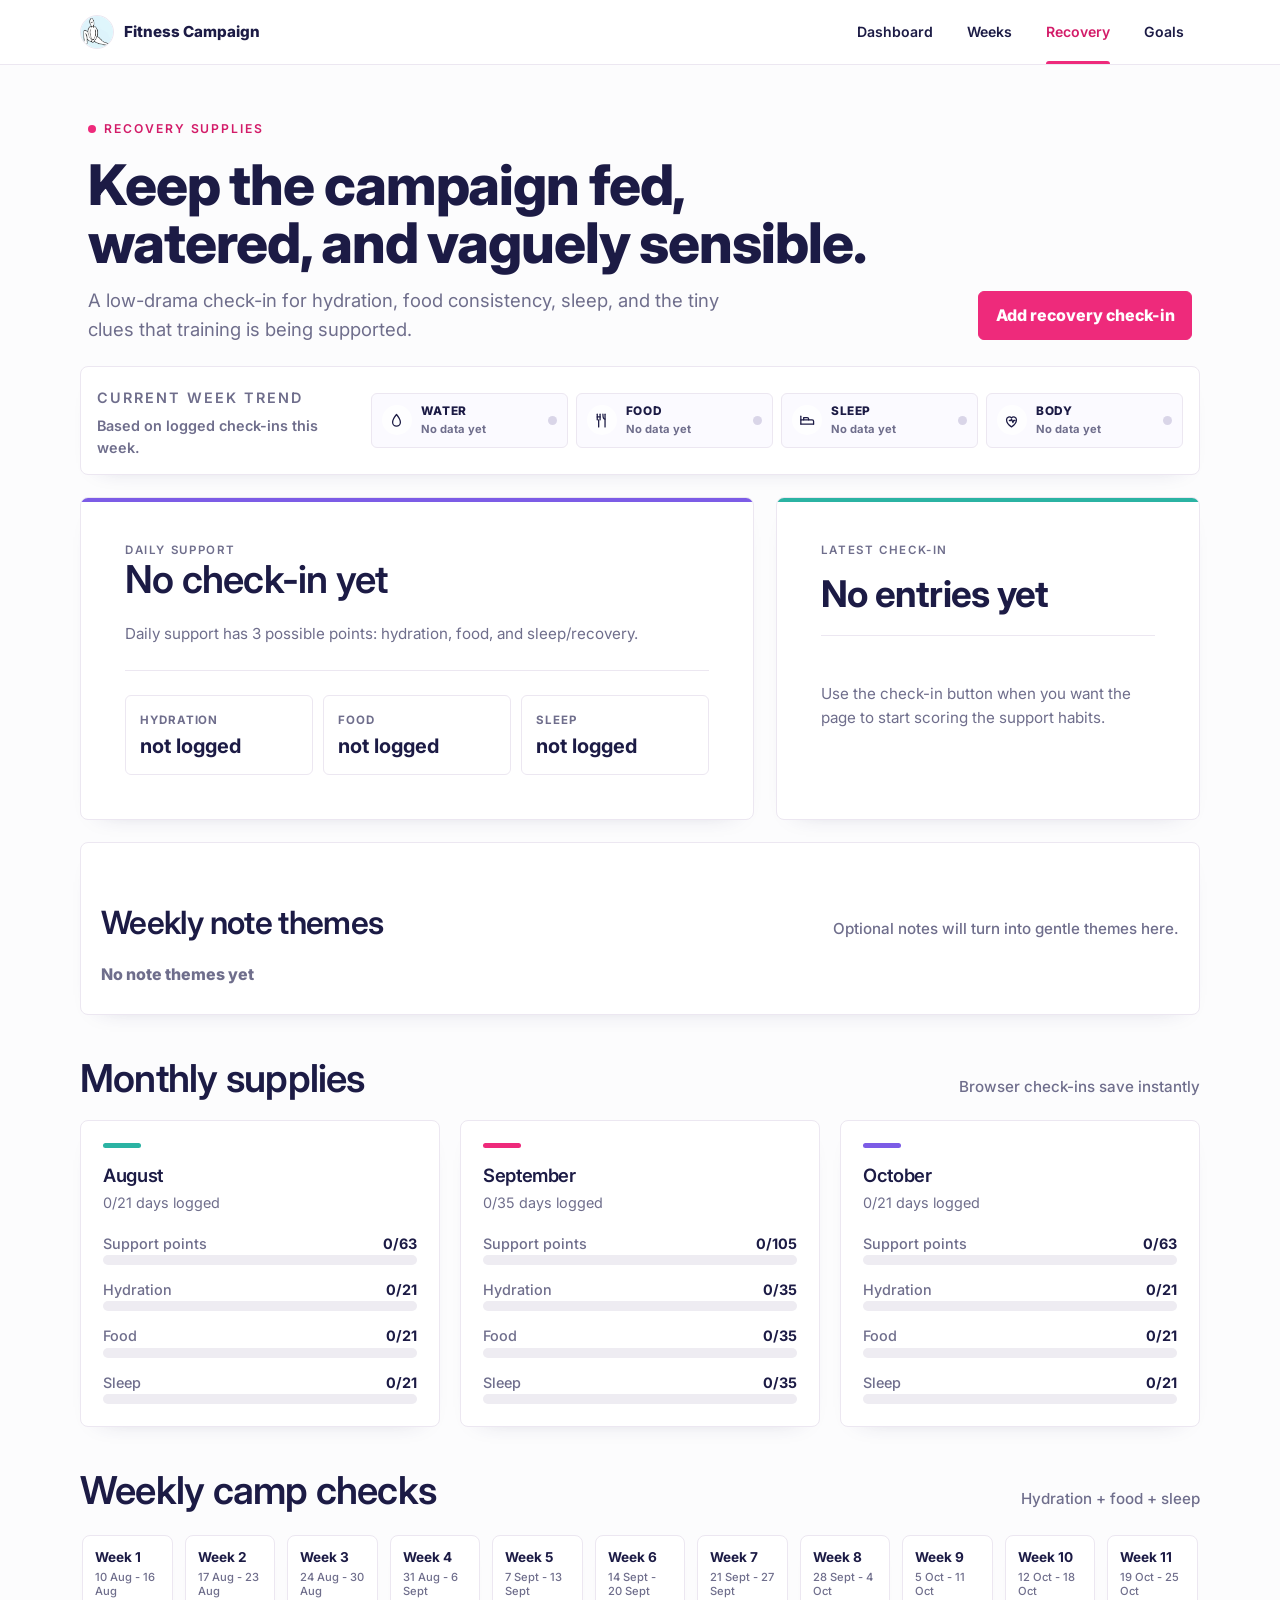
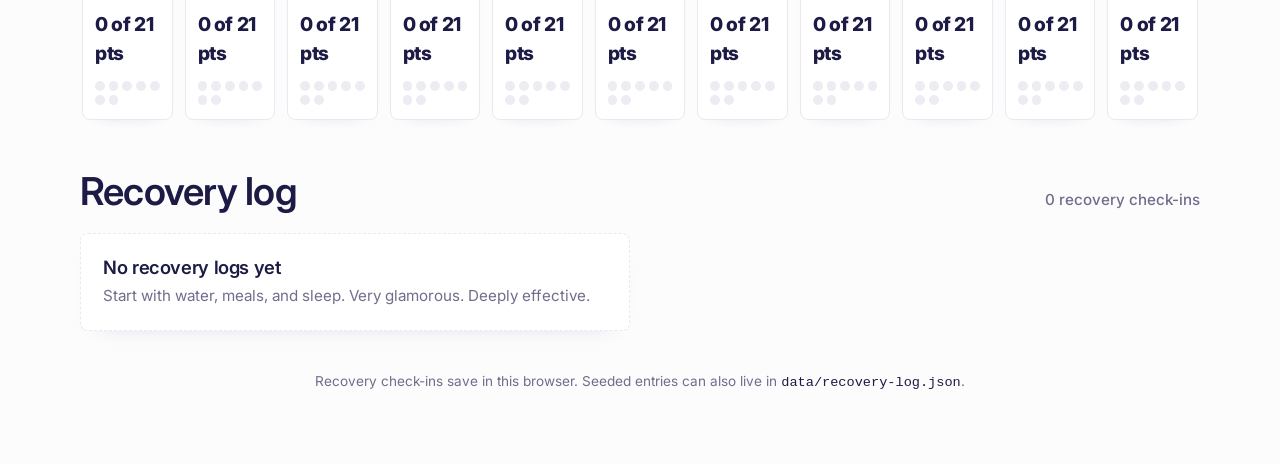
==== commit 3c64fbe7: "Add weekly recovery note themes" ====
--- a/recovery.html
+++ b/recovery.html
@@ -93,6 +93,14 @@
         </aside>
       </section>
 
+      <section class="note-themes" aria-labelledby="note-themes-title">
+        <div class="section-heading compact-heading">
+          <h2 id="note-themes-title">Weekly note themes</h2>
+          <p id="note-themes-summary">Optional notes will turn into gentle themes here.</p>
+        </div>
+        <div class="theme-cloud" id="note-theme-cloud" aria-label="Trending note words"></div>
+      </section>
+
       <section class="month-section" aria-labelledby="recovery-month-title">
         <div class="section-heading">
           <h2 id="recovery-month-title">Monthly supplies</h2>
--- a/styles.css
+++ b/styles.css
@@ -877,7 +877,7 @@
 }
 
 .recovery-masthead h1 {
-  max-width: 18ch;
+  max-width: 24ch;
 }
 
 .recovery-masthead-action {
@@ -1045,6 +1045,64 @@
   background: var(--purple);
 }
 
+.note-themes {
+  margin-top: 22px;
+  padding: 20px;
+  border: 1px solid var(--line);
+  border-radius: var(--radius);
+  background: var(--panel);
+  box-shadow: var(--shadow-soft);
+}
+
+.compact-heading {
+  margin-bottom: 14px;
+}
+
+.compact-heading h2 {
+  font-size: clamp(1.4rem, 3vw, 2rem);
+}
+
+.theme-cloud {
+  display: flex;
+  flex-wrap: wrap;
+  gap: 8px;
+  min-height: 34px;
+  align-items: center;
+}
+
+.theme-chip,
+.theme-empty {
+  display: inline-flex;
+  align-items: center;
+  border-radius: 999px;
+  font-weight: 800;
+}
+
+.theme-chip {
+  padding: 7px 11px;
+  color: #4c3c9d;
+  border: 1px solid rgba(132, 91, 238, 0.18);
+  background: var(--purple-soft);
+}
+
+.theme-chip.is-medium {
+  color: var(--pink-dark);
+  border-color: rgba(238, 42, 123, 0.2);
+  background: var(--pink-soft);
+}
+
+.theme-chip.is-strong {
+  color: #176c63;
+  border-color: rgba(46, 184, 170, 0.24);
+  background: var(--teal-soft);
+  font-size: 1.05rem;
+}
+
+.theme-empty {
+  padding: 7px 0;
+  color: var(--muted);
+}
+
 .context-grid {
   display: grid;
   grid-template-columns: repeat(2, minmax(0, 1fr));
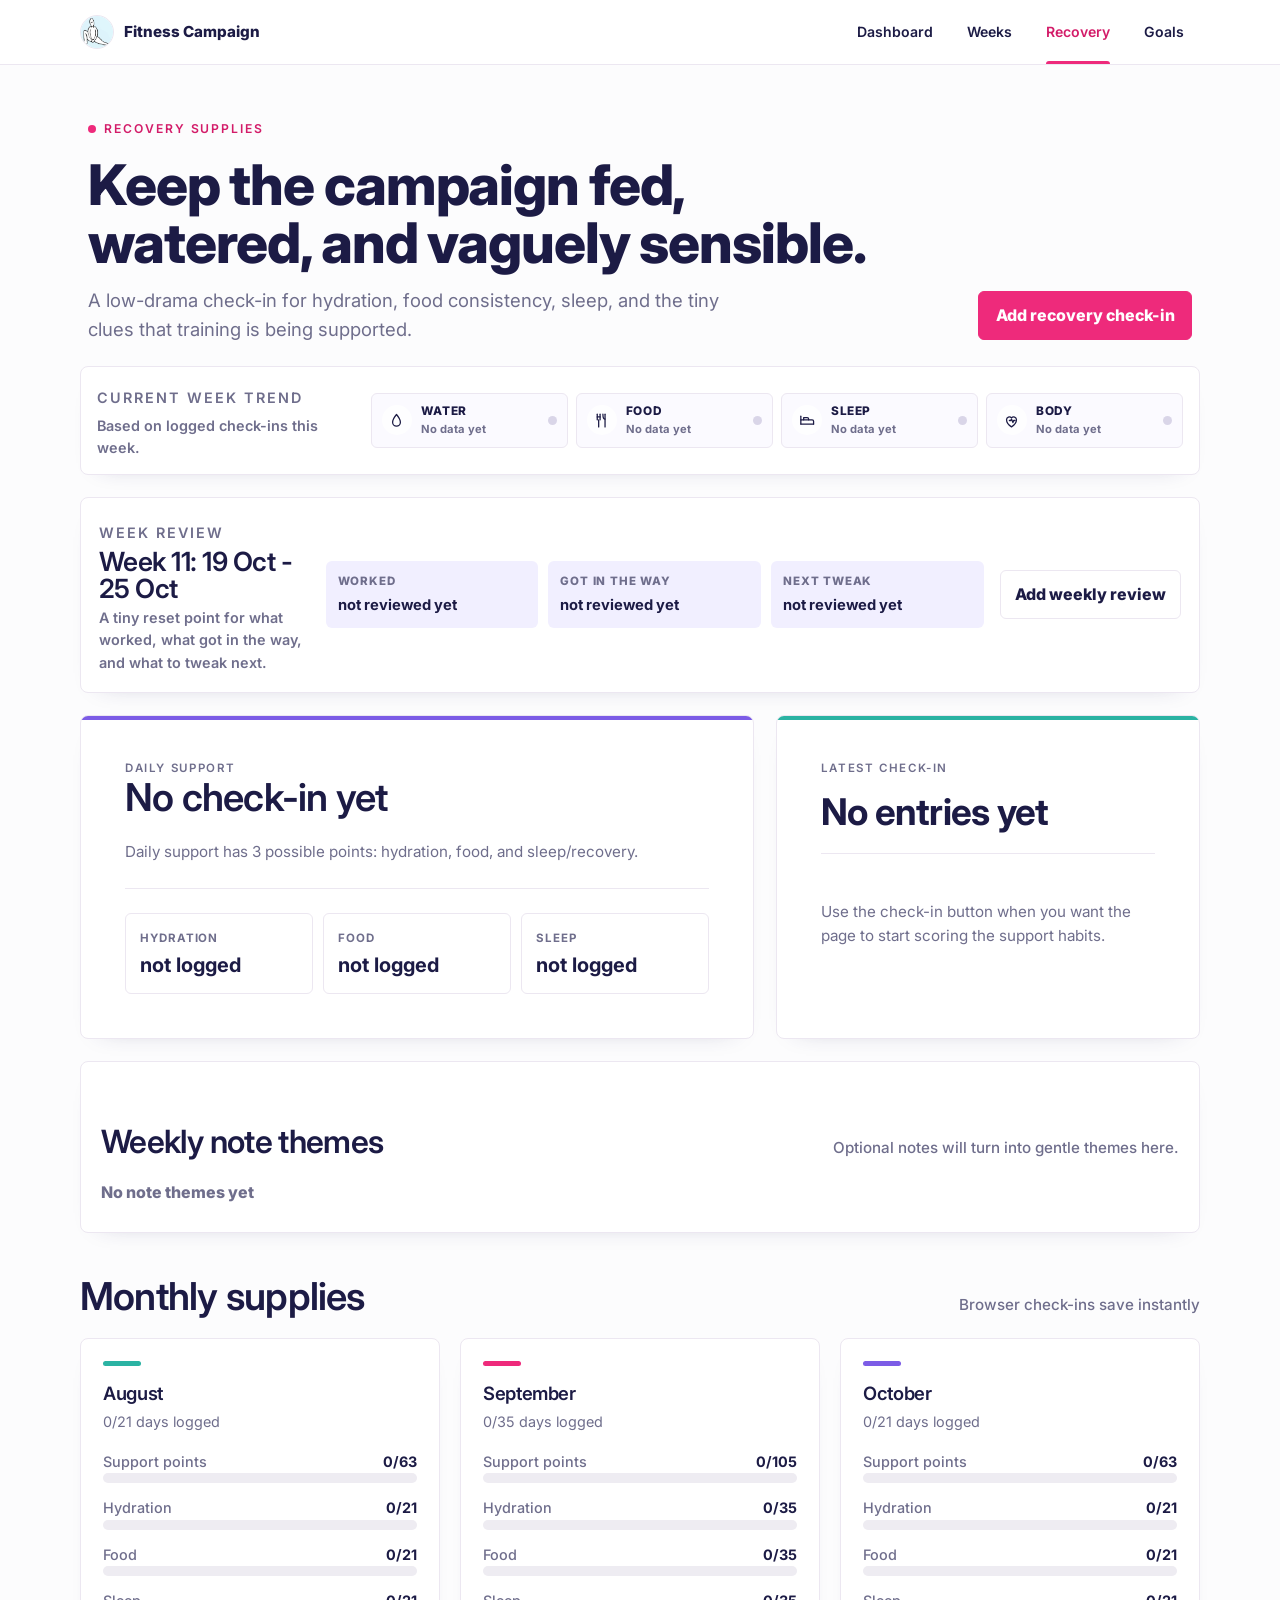
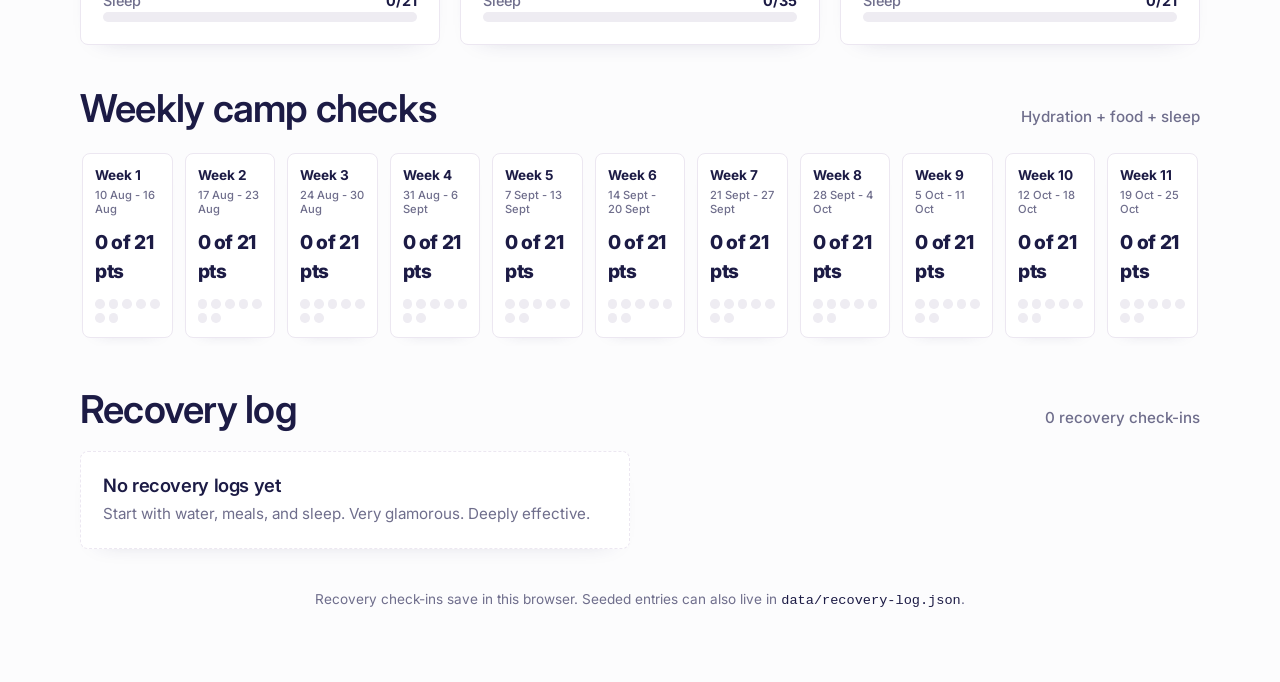
==== commit 655f15c3: "Add weekly recovery review" ====
--- a/recovery.html
+++ b/recovery.html
@@ -59,6 +59,31 @@
         <div class="supply-trend-grid" id="supply-trend-grid" aria-label="Weekly recovery trend"></div>
       </section>
 
+      <section class="weekly-review" aria-labelledby="weekly-review-title">
+        <div>
+          <p class="panel-label" id="weekly-review-title">Week review</p>
+          <h2 id="weekly-review-week">This week</h2>
+          <p id="weekly-review-summary">A tiny reset point for what worked, what got in the way, and what to tweak next.</p>
+        </div>
+        <div class="weekly-review-grid" id="weekly-review-grid">
+          <div>
+            <span>Worked</span>
+            <strong>not reviewed yet</strong>
+          </div>
+          <div>
+            <span>Got in the way</span>
+            <strong>not reviewed yet</strong>
+          </div>
+          <div>
+            <span>Next tweak</span>
+            <strong>not reviewed yet</strong>
+          </div>
+        </div>
+        <button class="secondary-action" id="open-weekly-review-modal" type="button">
+          Add weekly review
+        </button>
+      </section>
+
       <section class="recovery-grid" aria-labelledby="daily-support-title">
         <div class="hero-panel recovery-panel">
           <p class="panel-label" id="daily-support-title">Daily support</p>
@@ -202,6 +227,40 @@
       </form>
     </dialog>
 
+    <dialog class="modal" id="weekly-review-modal" aria-labelledby="weekly-review-modal-title">
+      <form class="modal-panel" id="weekly-review-form" method="dialog">
+        <div class="modal-heading">
+          <div>
+            <p class="panel-label">Weekly review</p>
+            <h2 id="weekly-review-modal-title">What did this week teach you?</h2>
+          </div>
+          <button class="icon-button" id="close-weekly-review-modal" type="button" aria-label="Close weekly review">x</button>
+        </div>
+
+        <input name="weekIndex" type="hidden">
+
+        <label class="field">
+          <span>What worked?</span>
+          <textarea name="worked" rows="3" placeholder="Anything that helped, even if tiny."></textarea>
+        </label>
+
+        <label class="field">
+          <span>What got in the way?</span>
+          <textarea name="blocked" rows="3" placeholder="Stress, time, food, sleep, logistics, life."></textarea>
+        </label>
+
+        <label class="field">
+          <span>Small tweak for next week</span>
+          <textarea name="tweak" rows="3" placeholder="One boringly doable adjustment."></textarea>
+        </label>
+
+        <div class="modal-actions">
+          <button class="secondary-action" id="delete-weekly-review" type="button">Delete review</button>
+          <button class="primary-action" type="submit">Save weekly review</button>
+        </div>
+      </form>
+    </dialog>
+
     <script src="recovery.js" type="module"></script>
   </body>
 </html>
--- a/styles.css
+++ b/styles.css
@@ -1045,6 +1045,67 @@
   background: var(--purple);
 }
 
+.weekly-review {
+  display: grid;
+  grid-template-columns: minmax(180px, 0.32fr) minmax(0, 1fr) auto;
+  gap: 16px;
+  align-items: center;
+  margin-bottom: 22px;
+  padding: 18px;
+  border: 1px solid var(--line);
+  border-radius: var(--radius);
+  background: var(--panel);
+  box-shadow: var(--shadow-soft);
+}
+
+.weekly-review h2 {
+  margin-top: 4px;
+  font-size: clamp(1.25rem, 2.5vw, 1.65rem);
+}
+
+.weekly-review p {
+  margin-top: 6px;
+  color: var(--muted);
+  font-size: 0.9rem;
+  font-weight: 600;
+}
+
+.weekly-review-grid {
+  display: grid;
+  grid-template-columns: repeat(3, minmax(0, 1fr));
+  gap: 10px;
+}
+
+.weekly-review-grid div {
+  min-width: 0;
+  padding: 12px;
+  border-radius: var(--radius-sm);
+  background: var(--purple-soft);
+}
+
+.weekly-review-grid span,
+.weekly-review-grid strong {
+  display: block;
+}
+
+.weekly-review-grid span {
+  color: var(--muted);
+  font-size: 0.72rem;
+  font-weight: 800;
+  letter-spacing: 0.07em;
+  text-transform: uppercase;
+}
+
+.weekly-review-grid strong {
+  margin-top: 5px;
+  font-size: 0.92rem;
+  line-height: 1.35;
+}
+
+.weekly-review .secondary-action {
+  white-space: nowrap;
+}
+
 .note-themes {
   margin-top: 22px;
   padding: 20px;
@@ -1384,6 +1445,7 @@
   .masthead,
   .recovery-masthead,
   .supply-trend,
+  .weekly-review,
   .target-strip,
   .section-heading {
     flex-direction: column;
@@ -1396,6 +1458,7 @@
   }
 
   .supply-trend,
+  .weekly-review,
   .recovery-masthead {
     grid-template-columns: 1fr;
   }
@@ -1444,6 +1507,7 @@
 
   .daily-support-grid,
   .context-grid,
+  .weekly-review-grid,
   .form-grid,
   .slider-grid {
     grid-template-columns: 1fr;
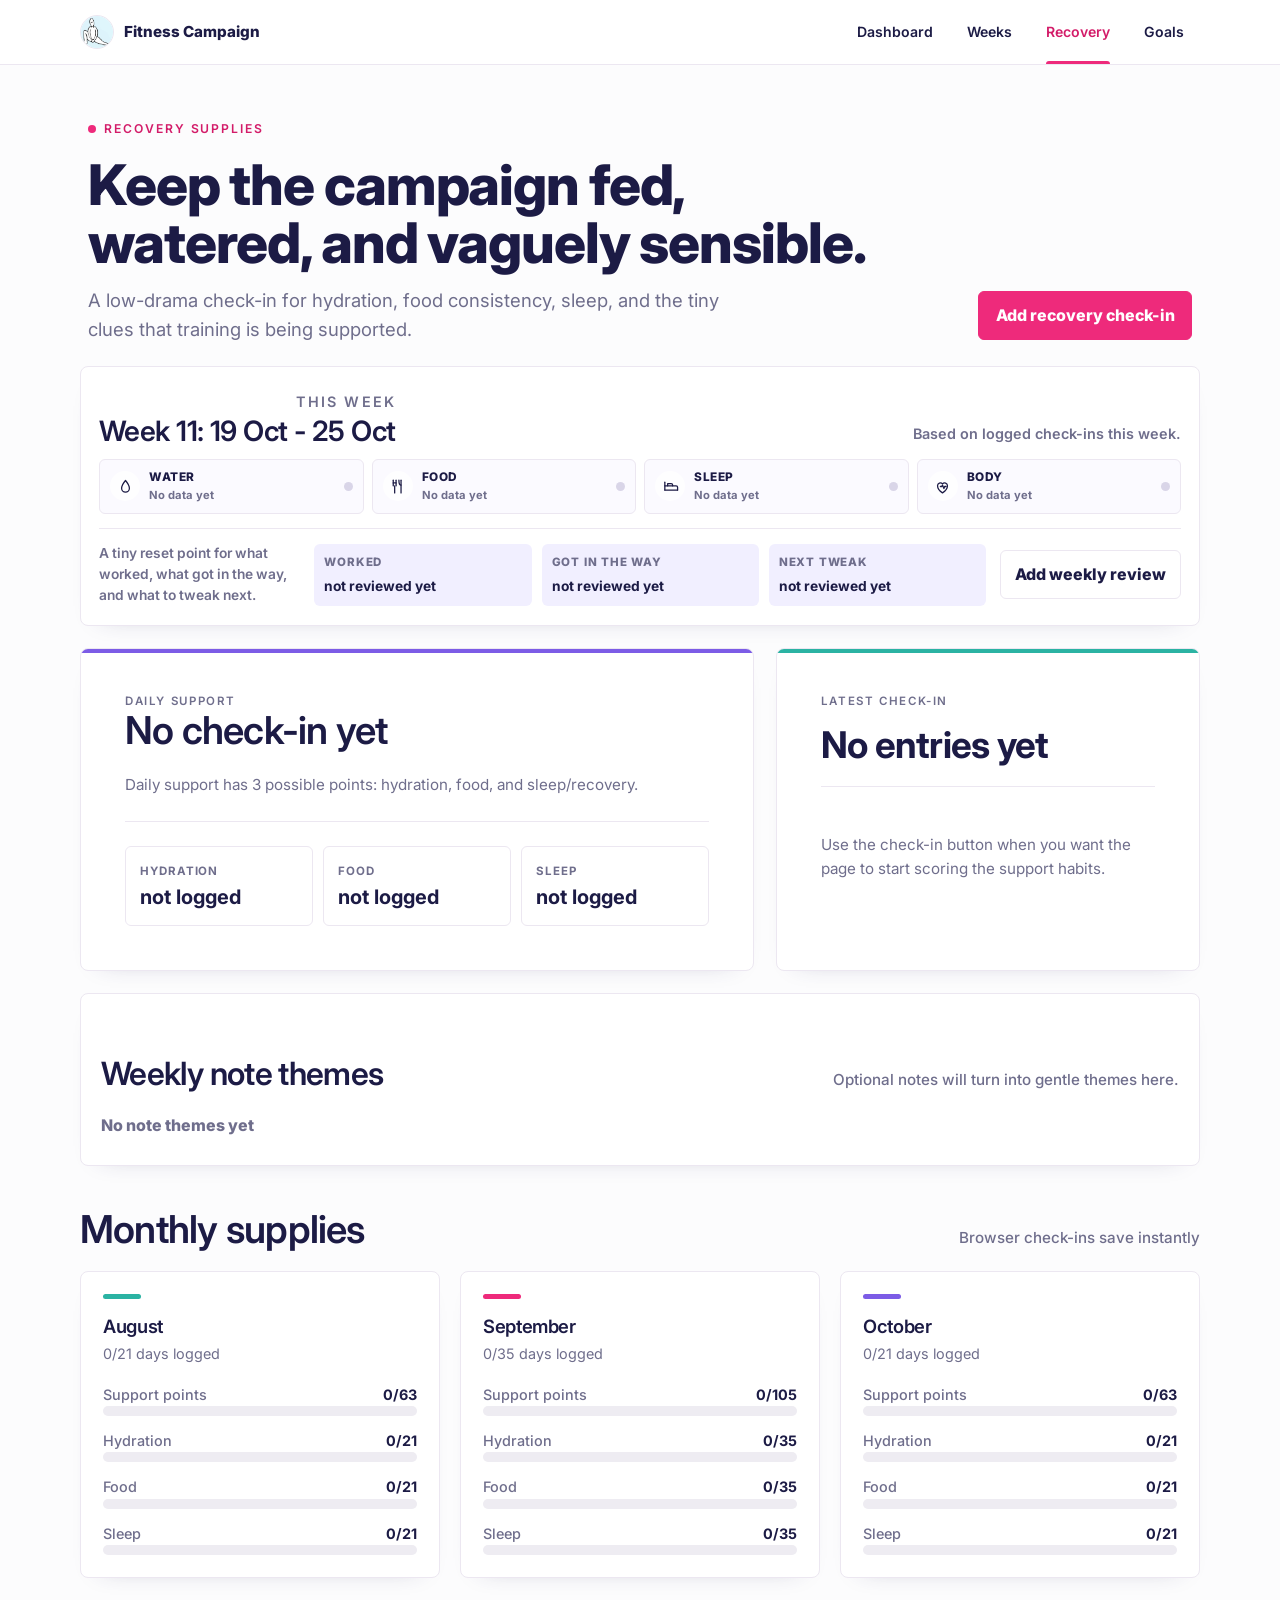
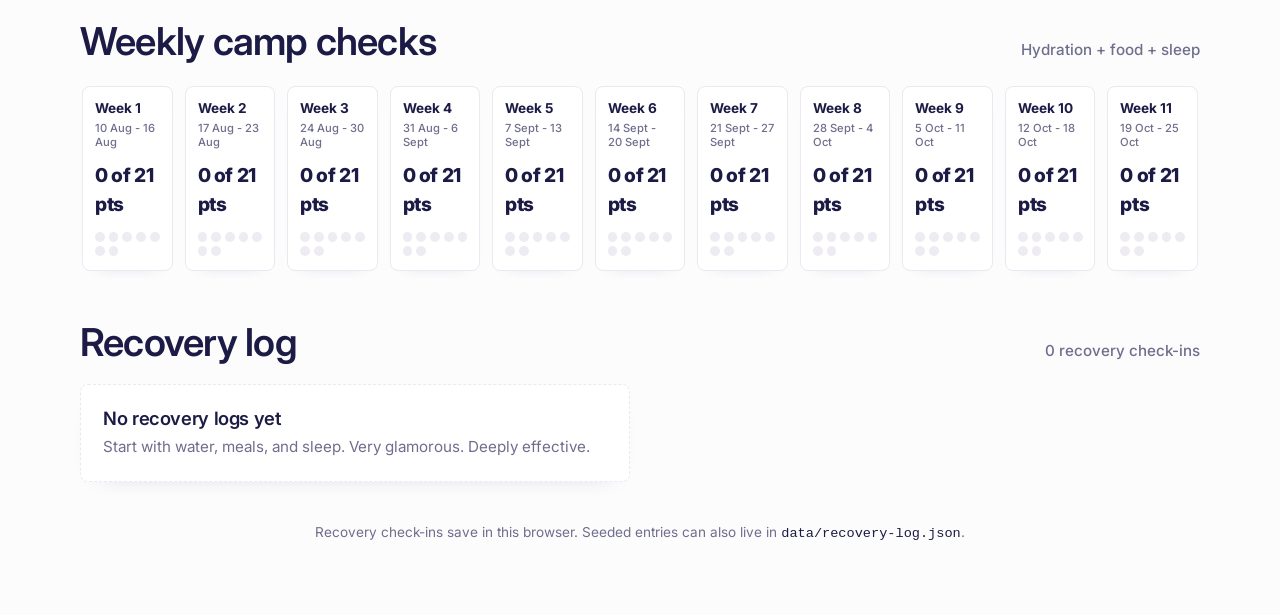
==== commit 9f4e35d1: "Combine weekly recovery summary" ====
--- a/recovery.html
+++ b/recovery.html
@@ -51,37 +51,35 @@
         </div>
       </header>
 
-      <section class="supply-trend" aria-labelledby="supply-trend-title">
-        <div>
-          <p class="panel-label" id="supply-trend-title">Current week trend</p>
+      <section class="week-summary" aria-labelledby="weekly-review-title">
+        <div class="week-summary-heading">
+          <div>
+            <p class="panel-label" id="weekly-review-title">This week</p>
+            <h2 id="weekly-review-week">Week review</h2>
+          </div>
           <p id="supply-trend-note">Based on logged check-ins this week.</p>
         </div>
         <div class="supply-trend-grid" id="supply-trend-grid" aria-label="Weekly recovery trend"></div>
-      </section>
-
-      <section class="weekly-review" aria-labelledby="weekly-review-title">
-        <div>
-          <p class="panel-label" id="weekly-review-title">Week review</p>
-          <h2 id="weekly-review-week">This week</h2>
+        <div class="weekly-review">
           <p id="weekly-review-summary">A tiny reset point for what worked, what got in the way, and what to tweak next.</p>
-        </div>
-        <div class="weekly-review-grid" id="weekly-review-grid">
-          <div>
-            <span>Worked</span>
-            <strong>not reviewed yet</strong>
-          </div>
-          <div>
-            <span>Got in the way</span>
-            <strong>not reviewed yet</strong>
-          </div>
-          <div>
-            <span>Next tweak</span>
-            <strong>not reviewed yet</strong>
-          </div>
-        </div>
-        <button class="secondary-action" id="open-weekly-review-modal" type="button">
-          Add weekly review
-        </button>
+          <div class="weekly-review-grid" id="weekly-review-grid">
+            <div>
+              <span>Worked</span>
+              <strong>not reviewed yet</strong>
+            </div>
+            <div>
+              <span>Got in the way</span>
+              <strong>not reviewed yet</strong>
+            </div>
+            <div>
+              <span>Next tweak</span>
+              <strong>not reviewed yet</strong>
+            </div>
+          </div>
+          <button class="secondary-action" id="open-weekly-review-modal" type="button">
+            Add weekly review
+          </button>
+        </div>
       </section>
 
       <section class="recovery-grid" aria-labelledby="daily-support-title">
--- a/styles.css
+++ b/styles.css
@@ -890,24 +890,35 @@
   min-width: 214px;
 }
 
-.supply-trend {
-  display: grid;
-  grid-template-columns: minmax(180px, 0.32fr) minmax(0, 1fr);
+.week-summary {
+  display: grid;
   gap: 14px;
-  align-items: center;
   margin-bottom: 22px;
-  padding: 14px 16px;
+  padding: 18px;
   border: 1px solid var(--line);
   border-radius: var(--radius);
   background: var(--panel);
   box-shadow: var(--shadow-soft);
 }
 
-.supply-trend p {
+.week-summary-heading {
+  display: flex;
+  gap: 16px;
+  align-items: flex-end;
+  justify-content: space-between;
+}
+
+.week-summary-heading h2 {
+  margin-top: 4px;
+  font-size: clamp(1.3rem, 2.5vw, 1.75rem);
+}
+
+.week-summary-heading p {
   margin-top: 6px;
   color: var(--muted);
   font-size: 0.9rem;
   font-weight: 600;
+  text-align: right;
 }
 
 .supply-trend-grid {
@@ -1047,26 +1058,16 @@
 
 .weekly-review {
   display: grid;
-  grid-template-columns: minmax(180px, 0.32fr) minmax(0, 1fr) auto;
-  gap: 16px;
+  grid-template-columns: minmax(180px, 0.3fr) minmax(0, 1fr) auto;
+  gap: 14px;
   align-items: center;
-  margin-bottom: 22px;
-  padding: 18px;
-  border: 1px solid var(--line);
-  border-radius: var(--radius);
-  background: var(--panel);
-  box-shadow: var(--shadow-soft);
-}
-
-.weekly-review h2 {
-  margin-top: 4px;
-  font-size: clamp(1.25rem, 2.5vw, 1.65rem);
+  padding-top: 14px;
+  border-top: 1px solid var(--line);
 }
 
 .weekly-review p {
-  margin-top: 6px;
-  color: var(--muted);
-  font-size: 0.9rem;
+  color: var(--muted);
+  font-size: 0.86rem;
   font-weight: 600;
 }
 
@@ -1078,7 +1079,7 @@
 
 .weekly-review-grid div {
   min-width: 0;
-  padding: 12px;
+  padding: 10px;
   border-radius: var(--radius-sm);
   background: var(--purple-soft);
 }
@@ -1098,7 +1099,7 @@
 
 .weekly-review-grid strong {
   margin-top: 5px;
-  font-size: 0.92rem;
+  font-size: 0.86rem;
   line-height: 1.35;
 }
 
@@ -1444,7 +1445,7 @@
 @media (max-width: 820px) {
   .masthead,
   .recovery-masthead,
-  .supply-trend,
+  .week-summary-heading,
   .weekly-review,
   .target-strip,
   .section-heading {
@@ -1457,10 +1458,18 @@
     grid-template-columns: 1fr;
   }
 
-  .supply-trend,
+  .week-summary,
   .weekly-review,
   .recovery-masthead {
     grid-template-columns: 1fr;
+  }
+
+  .week-summary-heading {
+    align-items: flex-start;
+  }
+
+  .week-summary-heading p {
+    text-align: left;
   }
 
   .recovery-masthead-action {
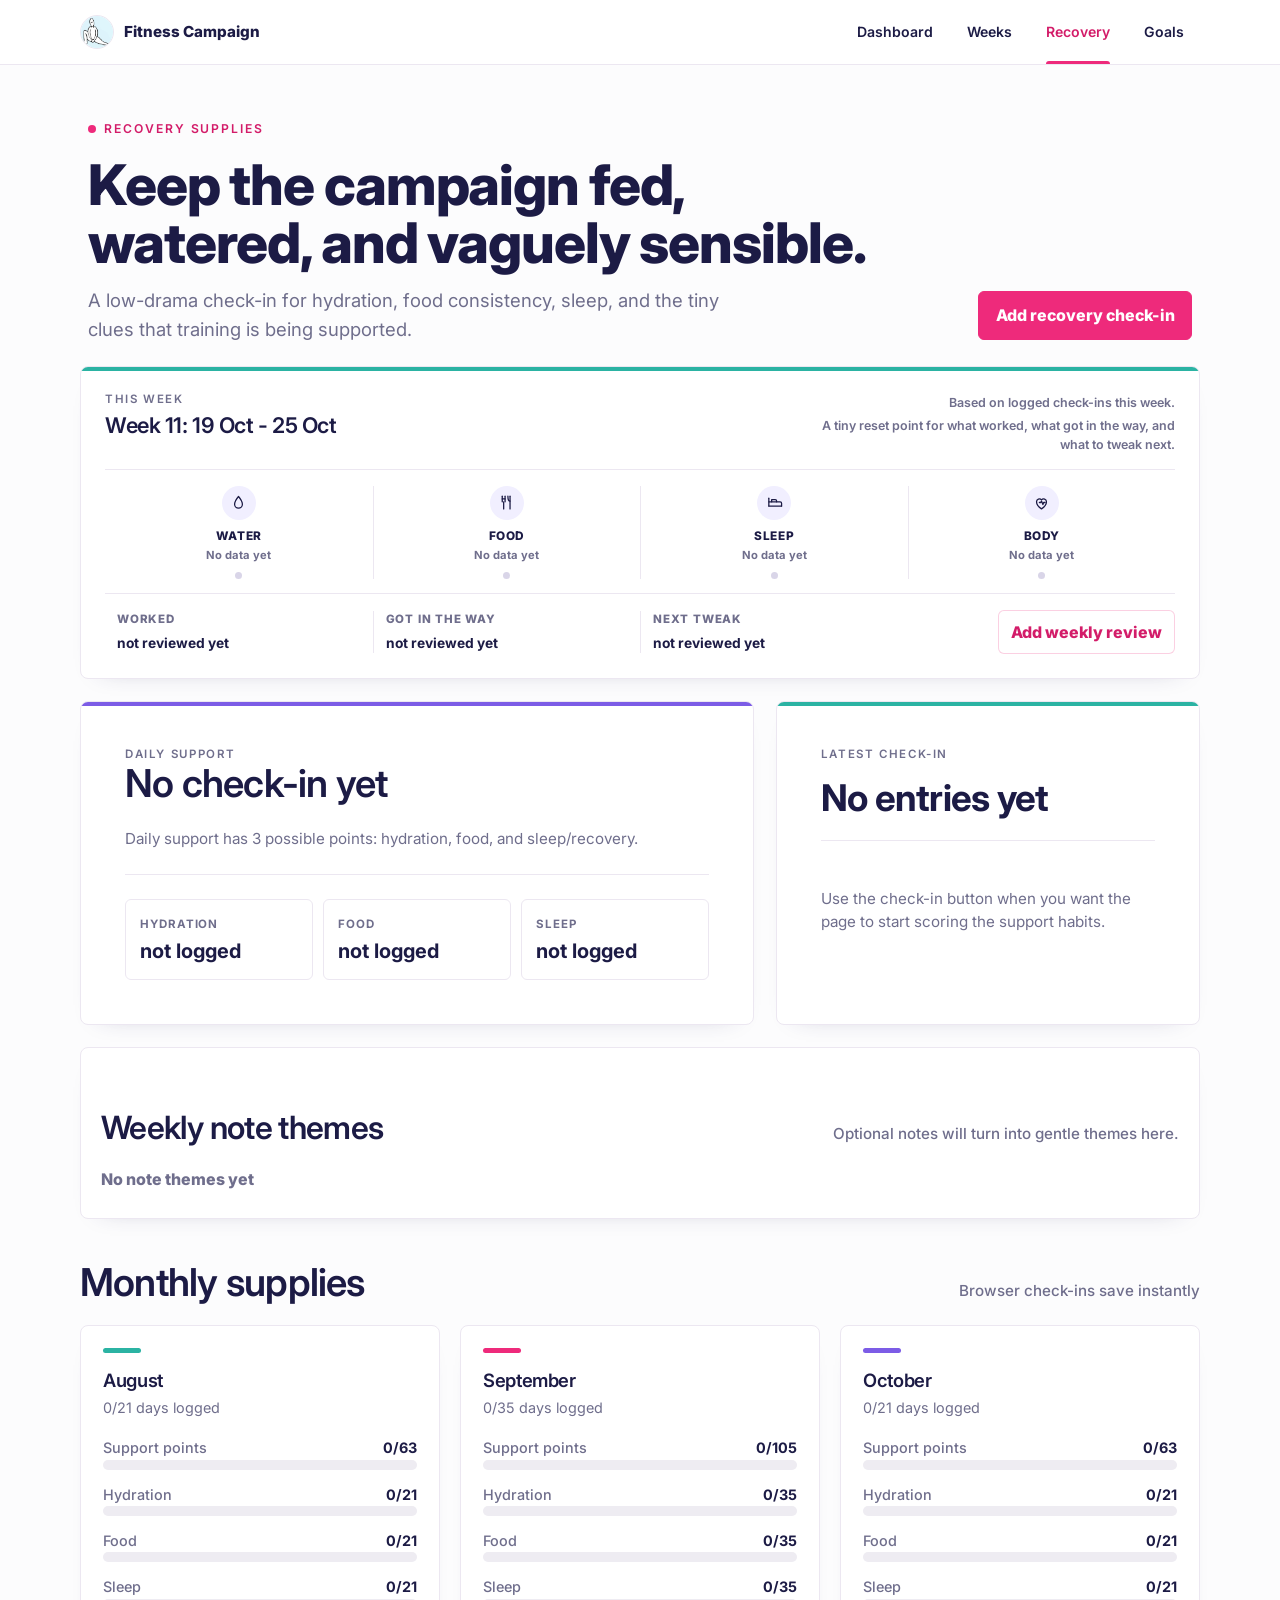
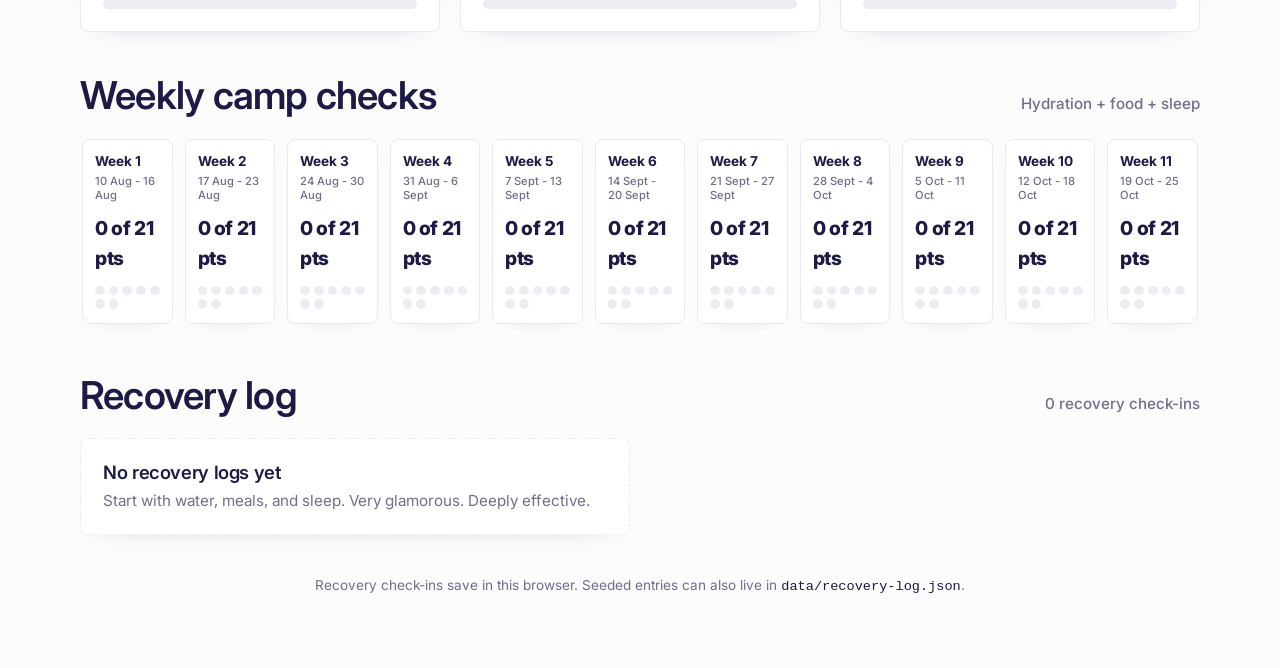
==== commit 361cfb73: "Refine weekly recovery summary layout" ====
--- a/recovery.html
+++ b/recovery.html
@@ -57,11 +57,13 @@
             <p class="panel-label" id="weekly-review-title">This week</p>
             <h2 id="weekly-review-week">Week review</h2>
           </div>
-          <p id="supply-trend-note">Based on logged check-ins this week.</p>
+          <div class="week-summary-meta">
+            <p id="supply-trend-note">Based on logged check-ins this week.</p>
+            <p id="weekly-review-summary">A tiny reset point for what worked, what got in the way, and what to tweak next.</p>
+          </div>
         </div>
         <div class="supply-trend-grid" id="supply-trend-grid" aria-label="Weekly recovery trend"></div>
         <div class="weekly-review">
-          <p id="weekly-review-summary">A tiny reset point for what worked, what got in the way, and what to tweak next.</p>
           <div class="weekly-review-grid" id="weekly-review-grid">
             <div>
               <span>Worked</span>
--- a/styles.css
+++ b/styles.css
@@ -891,53 +891,79 @@
 }
 
 .week-summary {
+  position: relative;
   display: grid;
   gap: 14px;
+  overflow: hidden;
   margin-bottom: 22px;
-  padding: 18px;
+  padding: 24px;
   border: 1px solid var(--line);
   border-radius: var(--radius);
   background: var(--panel);
   box-shadow: var(--shadow-soft);
 }
 
+.week-summary::before {
+  content: "";
+  position: absolute;
+  top: 0;
+  right: 0;
+  left: 0;
+  height: 4px;
+  background: var(--teal);
+}
+
 .week-summary-heading {
   display: flex;
   gap: 16px;
-  align-items: flex-end;
+  align-items: flex-start;
   justify-content: space-between;
+}
+
+.week-summary-heading .panel-label {
+  text-align: left;
 }
 
 .week-summary-heading h2 {
   margin-top: 4px;
-  font-size: clamp(1.3rem, 2.5vw, 1.75rem);
-}
-
-.week-summary-heading p {
-  margin-top: 6px;
-  color: var(--muted);
-  font-size: 0.9rem;
+  font-size: clamp(1.05rem, 1.8vw, 1.35rem);
+  line-height: 1.15;
+}
+
+.week-summary-meta {
+  display: grid;
+  gap: 4px;
+  max-width: 360px;
+  padding-top: 2px;
+  text-align: right;
+}
+
+.week-summary-meta p {
+  color: var(--muted);
+  font-size: 0.78rem;
   font-weight: 600;
-  text-align: right;
 }
 
 .supply-trend-grid {
   display: grid;
   grid-template-columns: repeat(4, minmax(0, 1fr));
-  gap: 8px;
+  gap: 0;
+  padding-top: 16px;
+  border-top: 1px solid var(--line);
 }
 
 .supply-trend-item {
   display: grid;
-  grid-template-columns: auto minmax(0, 1fr) auto;
-  gap: 9px;
-  align-items: center;
+  grid-template-columns: 1fr;
+  justify-items: center;
+  gap: 7px;
   min-width: 0;
-  padding: 8px 10px;
-  border: 1px solid var(--line);
-  border-radius: var(--radius-sm);
-  background: #fbfaff;
-  text-align: left;
+  padding: 0 12px;
+  text-align: center;
+}
+
+.supply-trend-item + .supply-trend-item {
+  border-left: 1px solid var(--line);
 }
 
 .supply-trend-item.is-good {
@@ -963,24 +989,27 @@
 .supply-icon {
   display: grid;
   place-items: center;
-  width: 30px;
-  height: 30px;
+  width: 34px;
+  height: 34px;
   border-radius: 50%;
   color: var(--navy-ink);
-  background: rgba(255, 255, 255, 0.78);
+  background: var(--purple-soft);
 }
 
 .supply-trend-item.is-good .supply-icon {
   color: #176c63;
+  background: var(--teal-soft);
 }
 
 .supply-trend-item.is-ok .supply-icon,
 .supply-trend-item.is-early .supply-icon {
   color: #4c3c9d;
+  background: var(--purple-soft);
 }
 
 .supply-trend-item.is-low .supply-icon {
   color: var(--pink-dark);
+  background: var(--pink-soft);
 }
 
 .supply-icon svg {
@@ -1011,7 +1040,7 @@
 }
 
 .supply-copy small {
-  margin-top: 1px;
+  margin-top: 2px;
   color: var(--muted);
   font-size: 0.7rem;
   font-weight: 700;
@@ -1019,8 +1048,8 @@
 }
 
 .supply-status {
-  width: 9px;
-  height: 9px;
+  width: 7px;
+  height: 7px;
   border-radius: 50%;
   background: #d9d5e8;
 }
@@ -1058,30 +1087,26 @@
 
 .weekly-review {
   display: grid;
-  grid-template-columns: minmax(180px, 0.3fr) minmax(0, 1fr) auto;
-  gap: 14px;
+  grid-template-columns: minmax(0, 3fr) minmax(170px, 1fr);
+  gap: 0;
   align-items: center;
-  padding-top: 14px;
+  padding-top: 16px;
   border-top: 1px solid var(--line);
 }
 
-.weekly-review p {
-  color: var(--muted);
-  font-size: 0.86rem;
-  font-weight: 600;
-}
-
 .weekly-review-grid {
   display: grid;
   grid-template-columns: repeat(3, minmax(0, 1fr));
-  gap: 10px;
+  gap: 0;
 }
 
 .weekly-review-grid div {
   min-width: 0;
-  padding: 10px;
-  border-radius: var(--radius-sm);
-  background: var(--purple-soft);
+  padding: 0 12px;
+}
+
+.weekly-review-grid div + div {
+  border-left: 1px solid var(--line);
 }
 
 .weekly-review-grid span,
@@ -1104,6 +1129,12 @@
 }
 
 .weekly-review .secondary-action {
+  justify-self: end;
+  margin-left: 12px;
+  padding: 9px 12px;
+  color: var(--pink-dark);
+  border-color: rgba(238, 42, 123, 0.22);
+  background: var(--panel);
   white-space: nowrap;
 }
 
@@ -1481,6 +1512,10 @@
     grid-template-columns: repeat(2, minmax(0, 1fr));
   }
 
+  .supply-trend-item:nth-child(odd) {
+    border-left: 0;
+  }
+
   .target-strip {
     display: flex;
   }
@@ -1522,6 +1557,16 @@
     grid-template-columns: 1fr;
   }
 
+  .weekly-review-grid div {
+    padding: 10px 0 0;
+  }
+
+  .weekly-review-grid div + div {
+    margin-top: 10px;
+    border-top: 1px solid var(--line);
+    border-left: 0;
+  }
+
   .modal-actions {
     flex-direction: column-reverse;
     align-items: stretch;
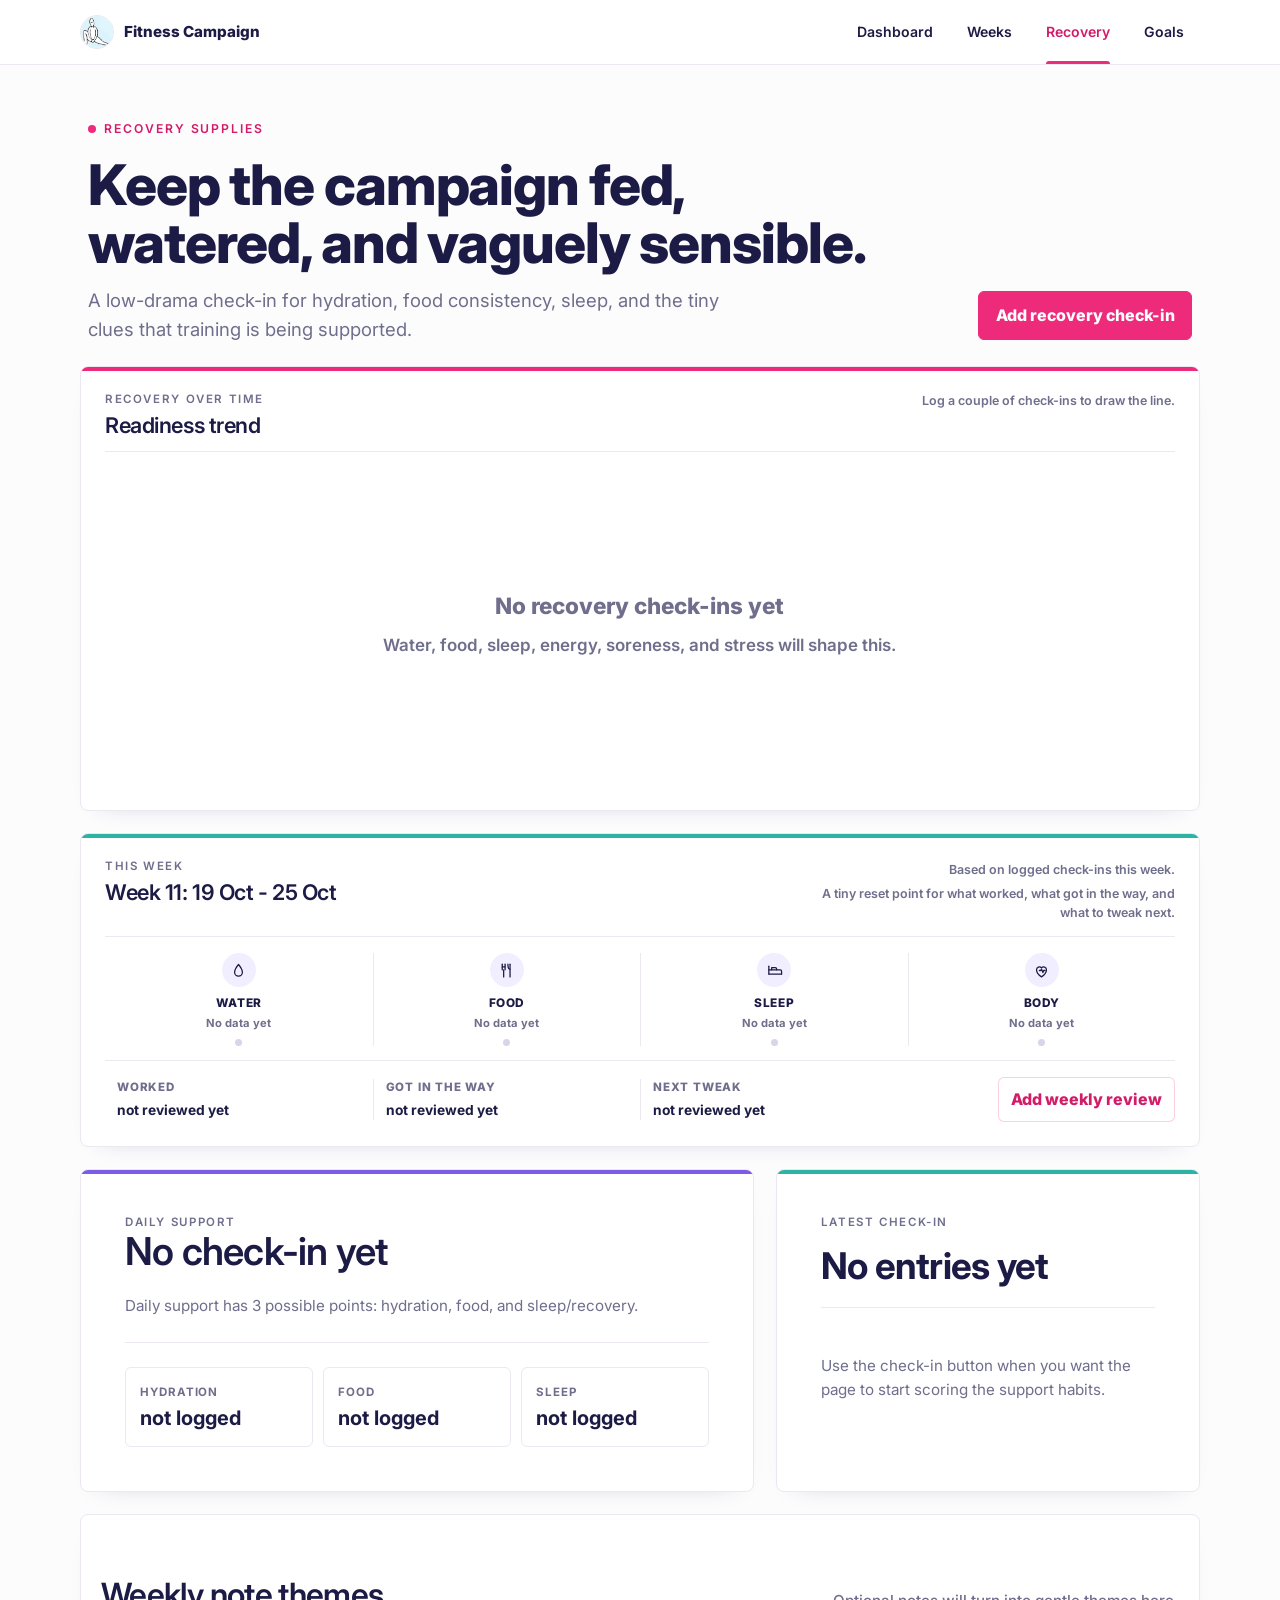
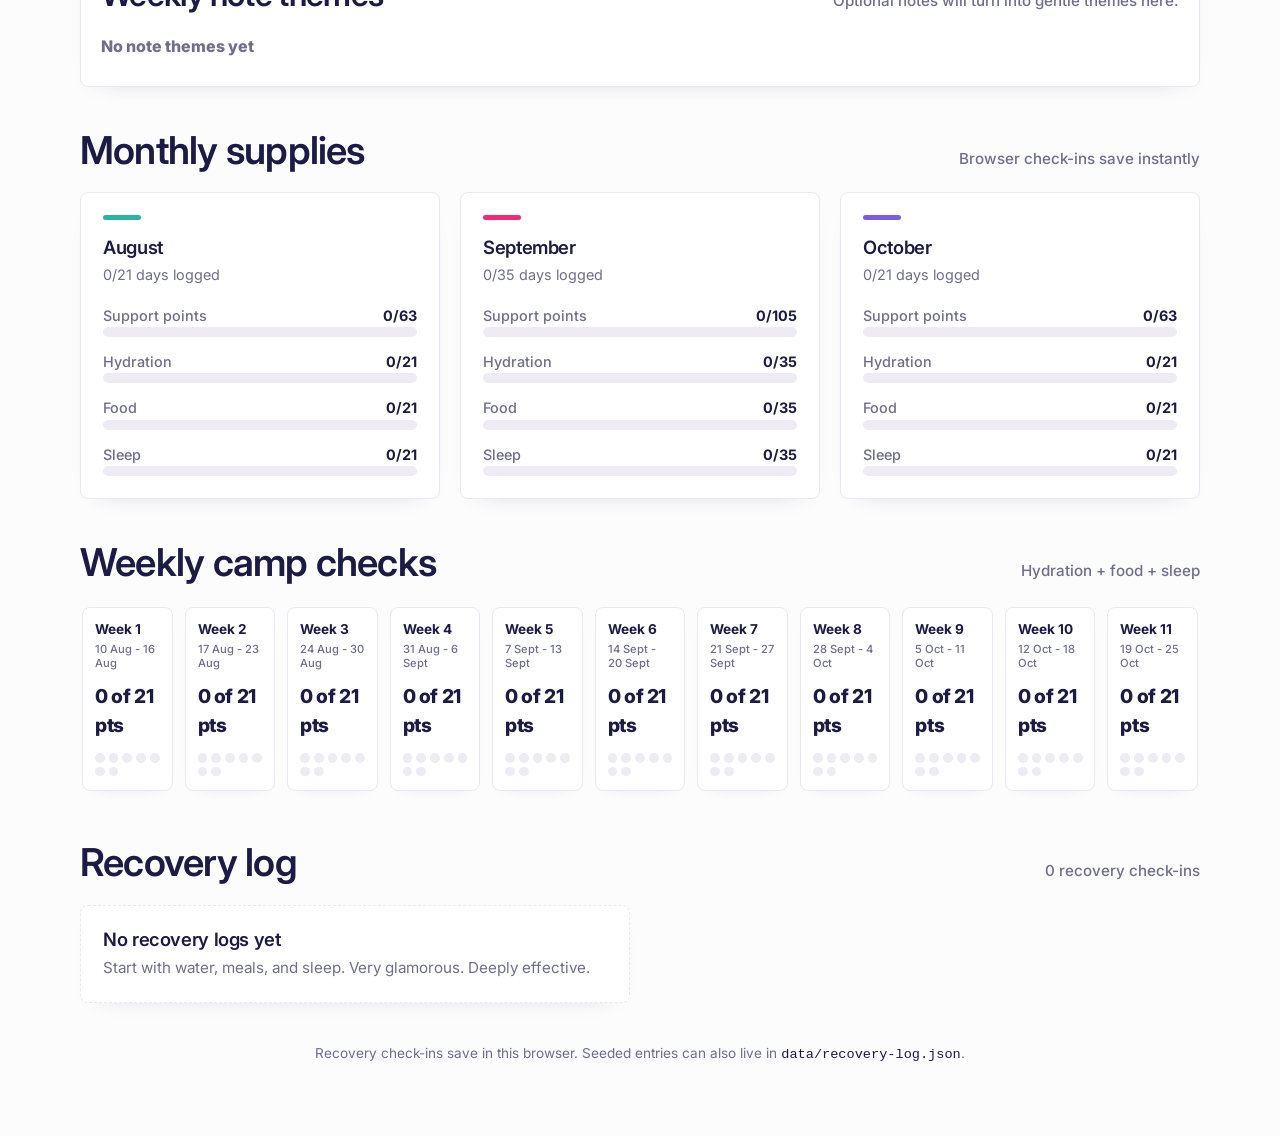
==== commit 77a0c72d: "Add recovery readiness trend chart" ====
--- a/recovery.html
+++ b/recovery.html
@@ -51,6 +51,26 @@
         </div>
       </header>
 
+      <section class="recovery-chart-card" aria-labelledby="recovery-chart-title">
+        <div class="recovery-chart-heading">
+          <div>
+            <p class="panel-label">Recovery over time</p>
+            <h2 id="recovery-chart-title">Readiness trend</h2>
+          </div>
+          <p id="recovery-chart-summary">Log a couple of check-ins to draw the line.</p>
+        </div>
+        <div class="recovery-chart-wrap">
+          <svg
+            class="recovery-chart"
+            id="recovery-chart"
+            viewBox="0 0 760 220"
+            role="img"
+            aria-label="Recovery readiness score over time"
+          ></svg>
+        </div>
+        <div class="recovery-chart-meta" id="recovery-chart-meta"></div>
+      </section>
+
       <section class="week-summary" aria-labelledby="weekly-review-title">
         <div class="week-summary-heading">
           <div>
--- a/styles.css
+++ b/styles.css
@@ -890,7 +890,7 @@
   min-width: 214px;
 }
 
-.week-summary {
+.recovery-chart-card {
   position: relative;
   display: grid;
   gap: 14px;
@@ -903,6 +903,118 @@
   box-shadow: var(--shadow-soft);
 }
 
+.recovery-chart-card::before {
+  content: "";
+  position: absolute;
+  top: 0;
+  right: 0;
+  left: 0;
+  height: 4px;
+  background: var(--pink);
+}
+
+.recovery-chart-heading {
+  display: flex;
+  gap: 16px;
+  align-items: flex-start;
+  justify-content: space-between;
+}
+
+.recovery-chart-heading h2 {
+  margin-top: 4px;
+  font-size: clamp(1.05rem, 1.8vw, 1.35rem);
+  line-height: 1.15;
+}
+
+.recovery-chart-heading p:last-child {
+  max-width: 360px;
+  color: var(--muted);
+  font-size: 0.78rem;
+  font-weight: 600;
+  text-align: right;
+}
+
+.recovery-chart-wrap {
+  padding-top: 10px;
+  border-top: 1px solid var(--line);
+}
+
+.recovery-chart {
+  display: block;
+  width: 100%;
+  height: auto;
+  min-height: 180px;
+  overflow: visible;
+}
+
+.chart-grid-line {
+  stroke: #eeeaf5;
+  stroke-width: 1;
+}
+
+.chart-axis-label,
+.chart-empty-subtext,
+.chart-empty-text {
+  fill: var(--muted);
+  font-family: inherit;
+}
+
+.chart-axis-label {
+  font-size: 11px;
+  font-weight: 700;
+}
+
+.chart-area {
+  fill: url("#readiness-fill");
+}
+
+.chart-line {
+  fill: none;
+  stroke: var(--teal);
+  stroke-linecap: round;
+  stroke-linejoin: round;
+  stroke-width: 4;
+}
+
+.chart-dot {
+  fill: var(--panel);
+  stroke: var(--pink);
+  stroke-width: 3;
+}
+
+.chart-empty-text {
+  font-size: 16px;
+  font-weight: 800;
+}
+
+.chart-empty-subtext {
+  font-size: 12px;
+  font-weight: 600;
+}
+
+.recovery-chart-meta {
+  display: flex;
+  gap: 12px;
+  align-items: center;
+  justify-content: space-between;
+  color: var(--muted);
+  font-size: 0.72rem;
+  font-weight: 700;
+}
+
+.week-summary {
+  position: relative;
+  display: grid;
+  gap: 14px;
+  overflow: hidden;
+  margin-bottom: 22px;
+  padding: 24px;
+  border: 1px solid var(--line);
+  border-radius: var(--radius);
+  background: var(--panel);
+  box-shadow: var(--shadow-soft);
+}
+
 .week-summary::before {
   content: "";
   position: absolute;
@@ -1476,6 +1588,7 @@
 @media (max-width: 820px) {
   .masthead,
   .recovery-masthead,
+  .recovery-chart-heading,
   .week-summary-heading,
   .weekly-review,
   .target-strip,
@@ -1499,8 +1612,14 @@
     align-items: flex-start;
   }
 
+  .recovery-chart-heading p:last-child,
   .week-summary-heading p {
     text-align: left;
+  }
+
+  .recovery-chart-meta {
+    flex-direction: column;
+    align-items: flex-start;
   }
 
   .recovery-masthead-action {
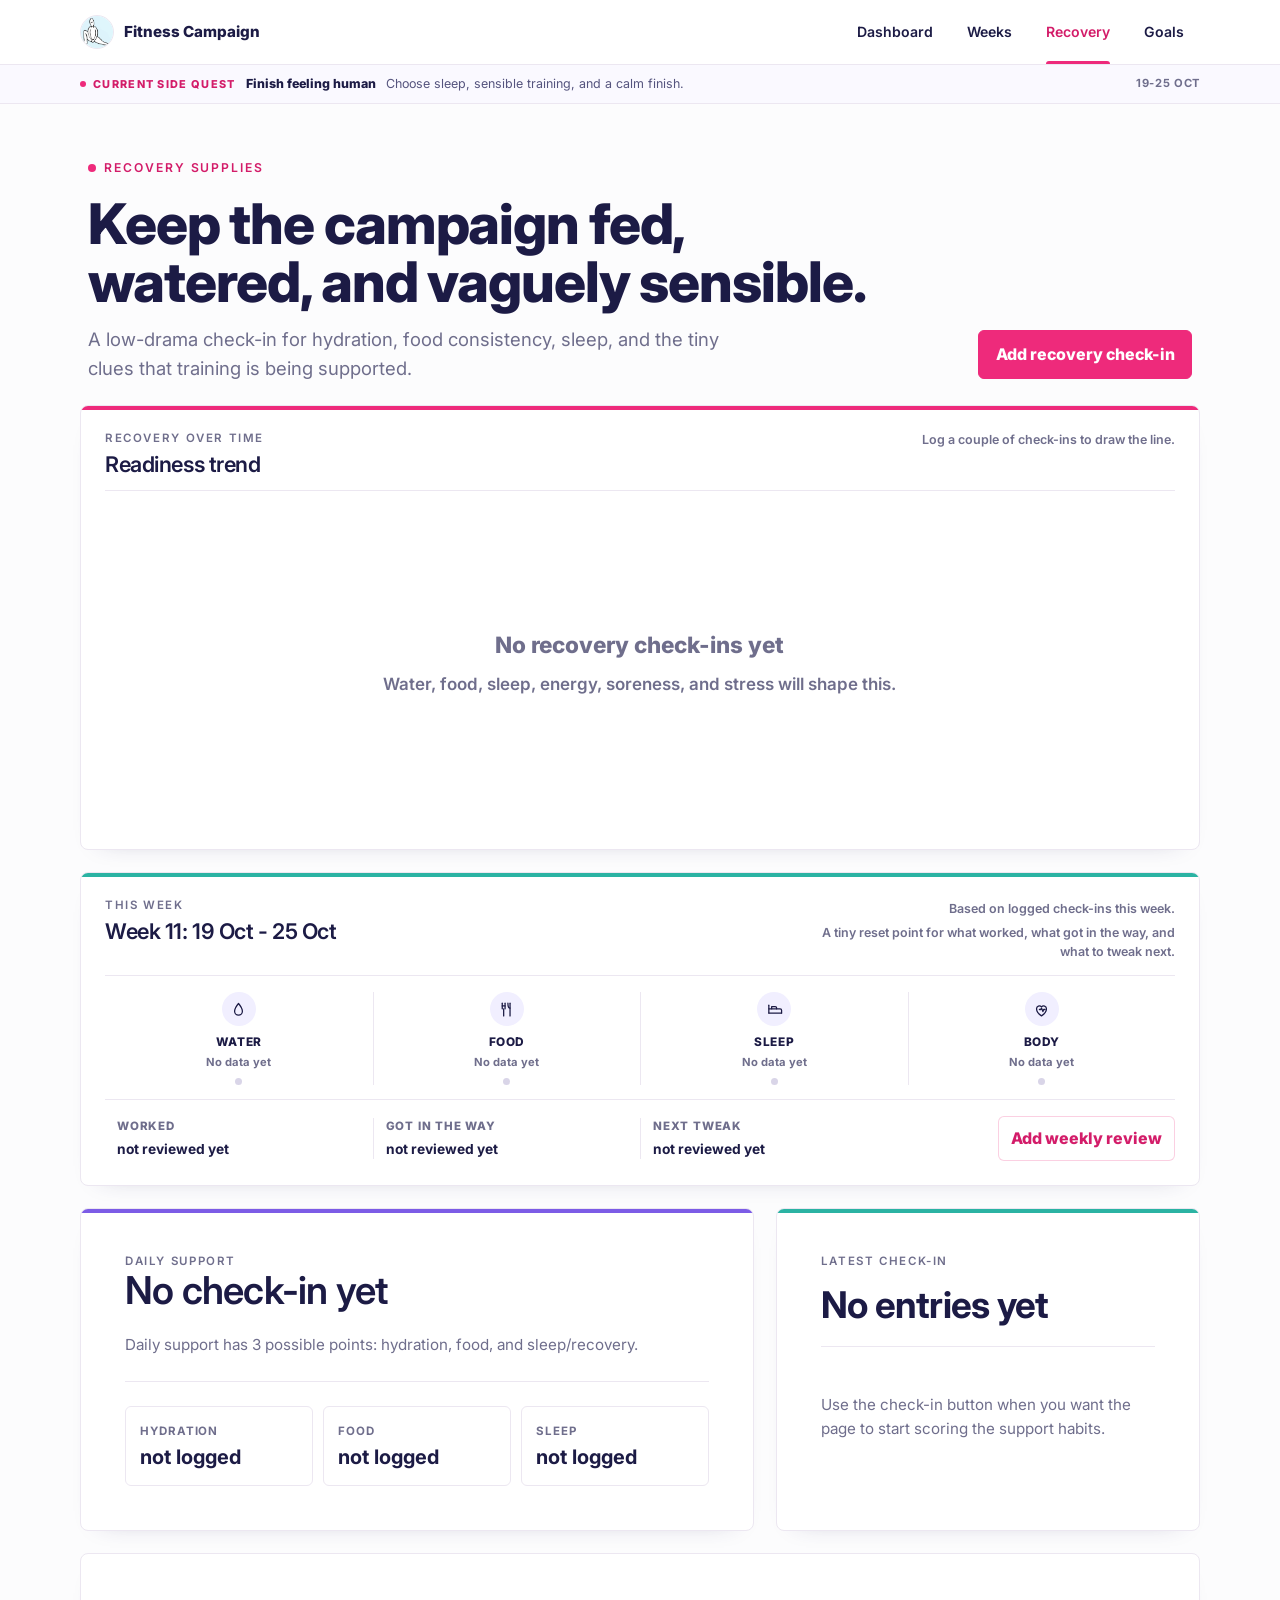
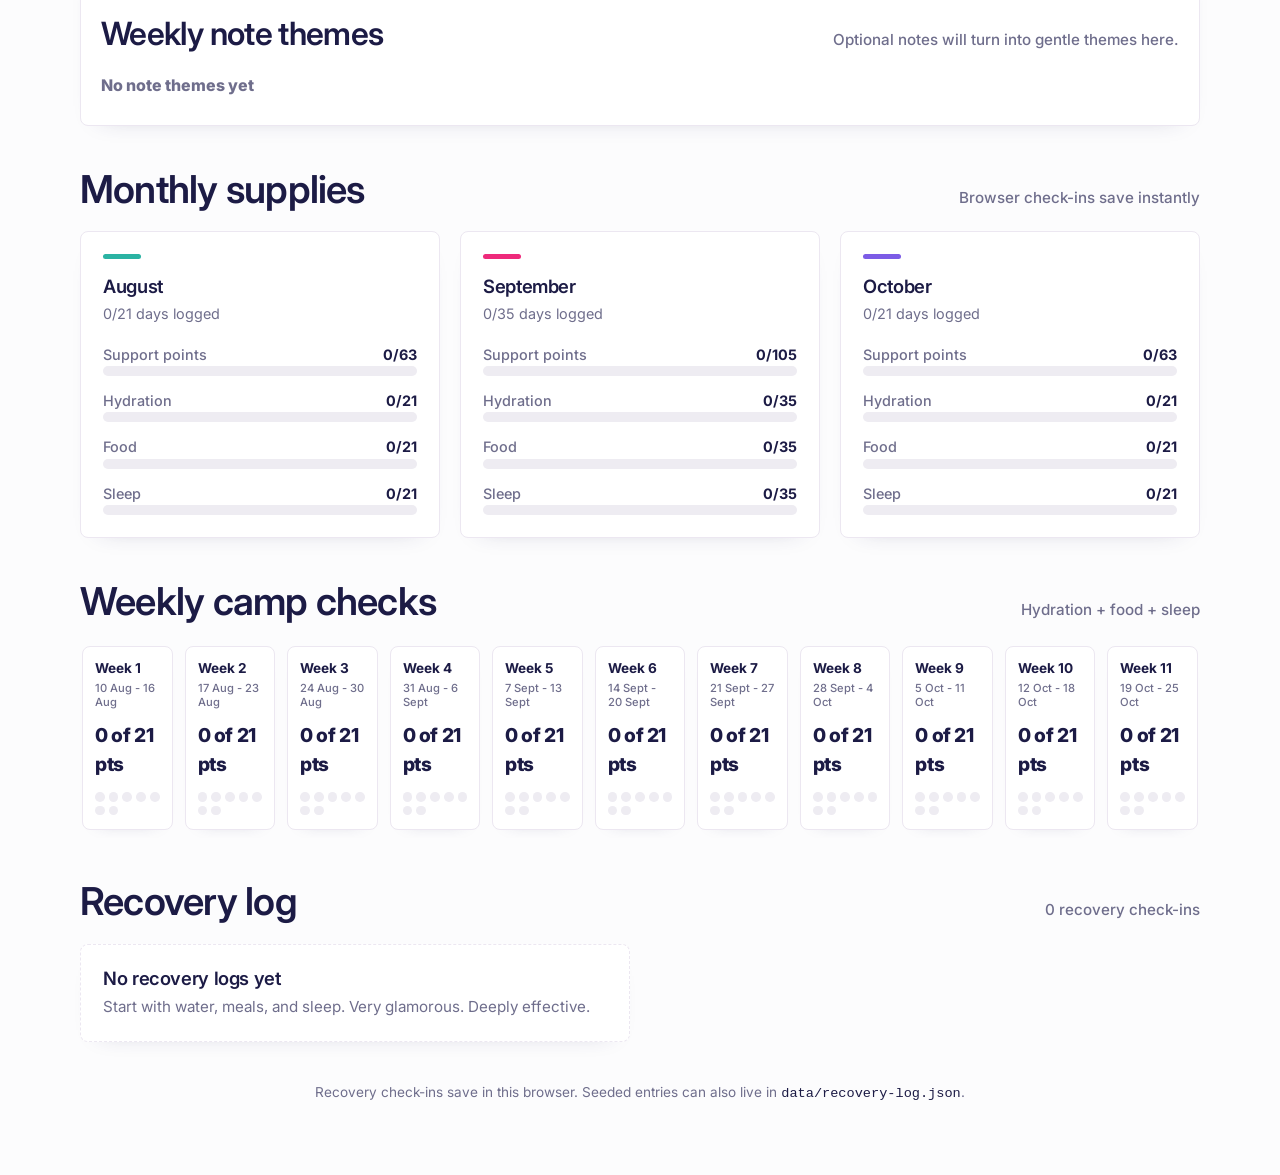
==== commit 53e3a71b: "Add rotating campaign side quests" ====
--- a/recovery.html
+++ b/recovery.html
@@ -34,6 +34,8 @@
       </div>
     </nav>
 
+    <aside class="side-quest-strip" data-side-quest aria-label="Current campaign side quest"></aside>
+
     <main class="shell recovery-shell">
       <header class="recovery-masthead">
         <div>
@@ -281,6 +283,7 @@
       </form>
     </dialog>
 
+    <script src="side-quest.js" type="module"></script>
     <script src="recovery.js" type="module"></script>
   </body>
 </html>
--- a/styles.css
+++ b/styles.css
@@ -288,6 +288,64 @@
   transform: scaleX(1);
 }
 
+.side-quest-strip {
+  width: 100%;
+  border-bottom: 1px solid var(--line);
+  color: var(--navy-soft);
+  background: #faf9ff;
+}
+
+.side-quest-inner {
+  display: flex;
+  align-items: center;
+  gap: 10px;
+  width: min(1120px, calc(100% - 48px));
+  min-height: 38px;
+  margin: 0 auto;
+  font-size: 0.78rem;
+}
+
+.side-quest-label {
+  display: inline-flex;
+  flex: 0 0 auto;
+  align-items: center;
+  gap: 7px;
+  color: var(--pink-dark);
+  font-size: 0.68rem;
+  font-weight: 800;
+  letter-spacing: 0.12em;
+  text-transform: uppercase;
+}
+
+.side-quest-label::before {
+  content: "";
+  width: 6px;
+  height: 6px;
+  border-radius: 50%;
+  background: var(--pink);
+}
+
+.side-quest-title {
+  color: var(--navy-ink);
+  font-weight: 800;
+}
+
+.side-quest-action {
+  overflow: hidden;
+  text-overflow: ellipsis;
+  white-space: nowrap;
+}
+
+.side-quest-dates {
+  flex: 0 0 auto;
+  margin-left: auto;
+  color: var(--muted);
+  font-size: 0.7rem;
+  font-weight: 700;
+  letter-spacing: 0.06em;
+  text-transform: uppercase;
+}
+
 .target-strip {
   position: relative;
   display: grid;
@@ -565,6 +623,66 @@
   text-transform: uppercase;
 }
 
+.dashboard-recovery-link {
+  display: grid;
+  grid-template-columns: minmax(0, 1fr) 150px;
+  gap: 14px;
+  align-items: center;
+  margin-top: 22px;
+  padding: 13px 14px;
+  border: 1px solid var(--line);
+  border-radius: var(--radius-sm);
+  color: inherit;
+  background: #fbfaff;
+  text-decoration: none;
+}
+
+.dashboard-recovery-link span,
+.dashboard-recovery-link strong {
+  display: block;
+}
+
+.dashboard-recovery-link span {
+  color: var(--pink-dark);
+  font-size: 0.72rem;
+  font-weight: 800;
+  letter-spacing: 0.08em;
+  text-transform: uppercase;
+}
+
+.dashboard-recovery-link strong {
+  margin-top: 4px;
+  color: var(--navy-ink);
+  font-size: 0.9rem;
+  line-height: 1.2;
+}
+
+.dashboard-sparkline {
+  display: block;
+  width: 150px;
+  height: 44px;
+}
+
+.sparkline-empty {
+  stroke: #e7e2f0;
+  stroke-linecap: round;
+  stroke-width: 4;
+}
+
+.sparkline-line {
+  fill: none;
+  stroke: var(--teal);
+  stroke-linecap: round;
+  stroke-linejoin: round;
+  stroke-width: 4;
+}
+
+.sparkline-dot {
+  fill: var(--panel);
+  stroke: var(--pink);
+  stroke-width: 3;
+}
+
 .week-note {
   margin-top: 24px;
   color: var(--muted);
@@ -1652,6 +1770,25 @@
     min-width: 620px;
   }
 
+  .side-quest-inner {
+    width: calc(100% - 24px);
+    min-height: 46px;
+    gap: 6px 9px;
+    padding: 6px 0;
+    flex-wrap: wrap;
+  }
+
+  .side-quest-action {
+    order: 3;
+    width: 100%;
+    padding-left: 13px;
+    white-space: normal;
+  }
+
+  .side-quest-dates {
+    margin-left: auto;
+  }
+
   .hero-grid,
   .recovery-grid,
   .month-grid,
@@ -1722,6 +1859,14 @@
     padding: 0 6px;
   }
 
+  .dashboard-recovery-link {
+    grid-template-columns: 1fr;
+  }
+
+  .dashboard-sparkline {
+    width: 100%;
+  }
+
   .supply-trend-grid {
     grid-template-columns: repeat(2, minmax(0, 1fr));
   }
